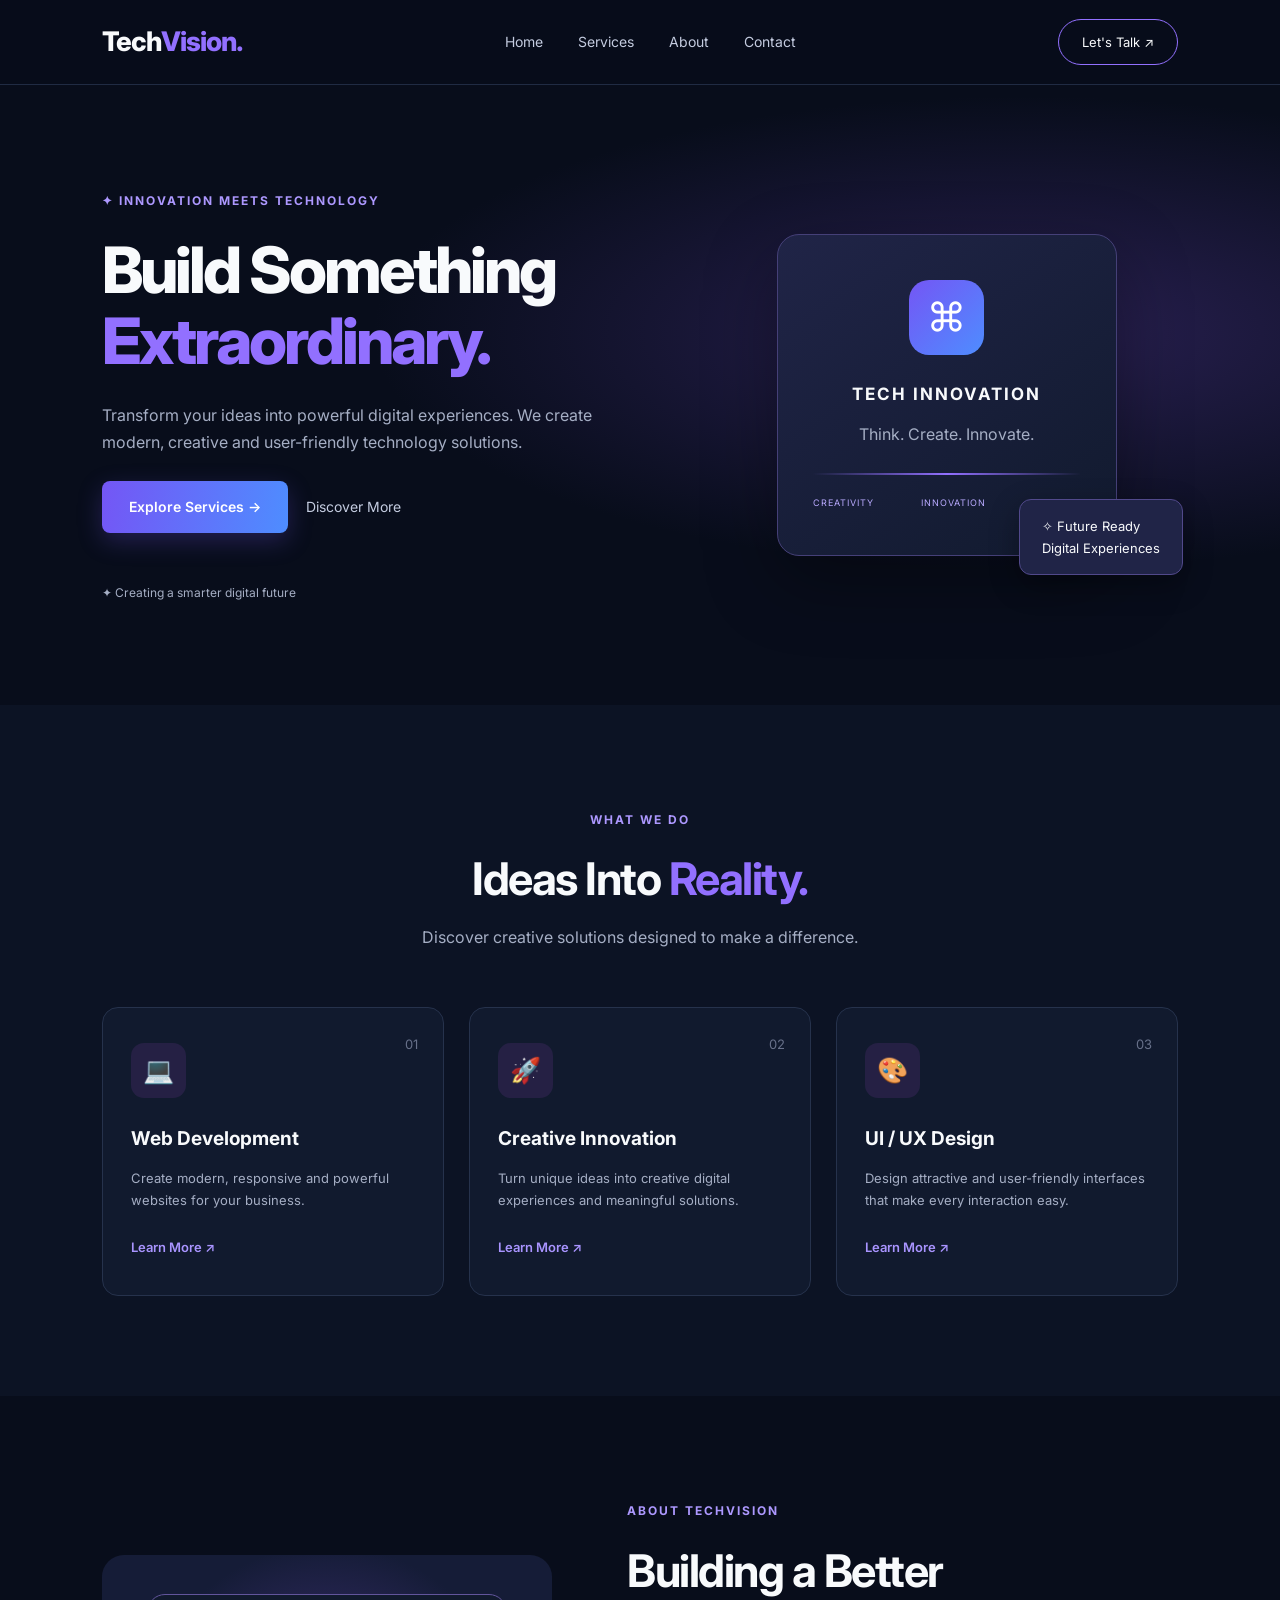
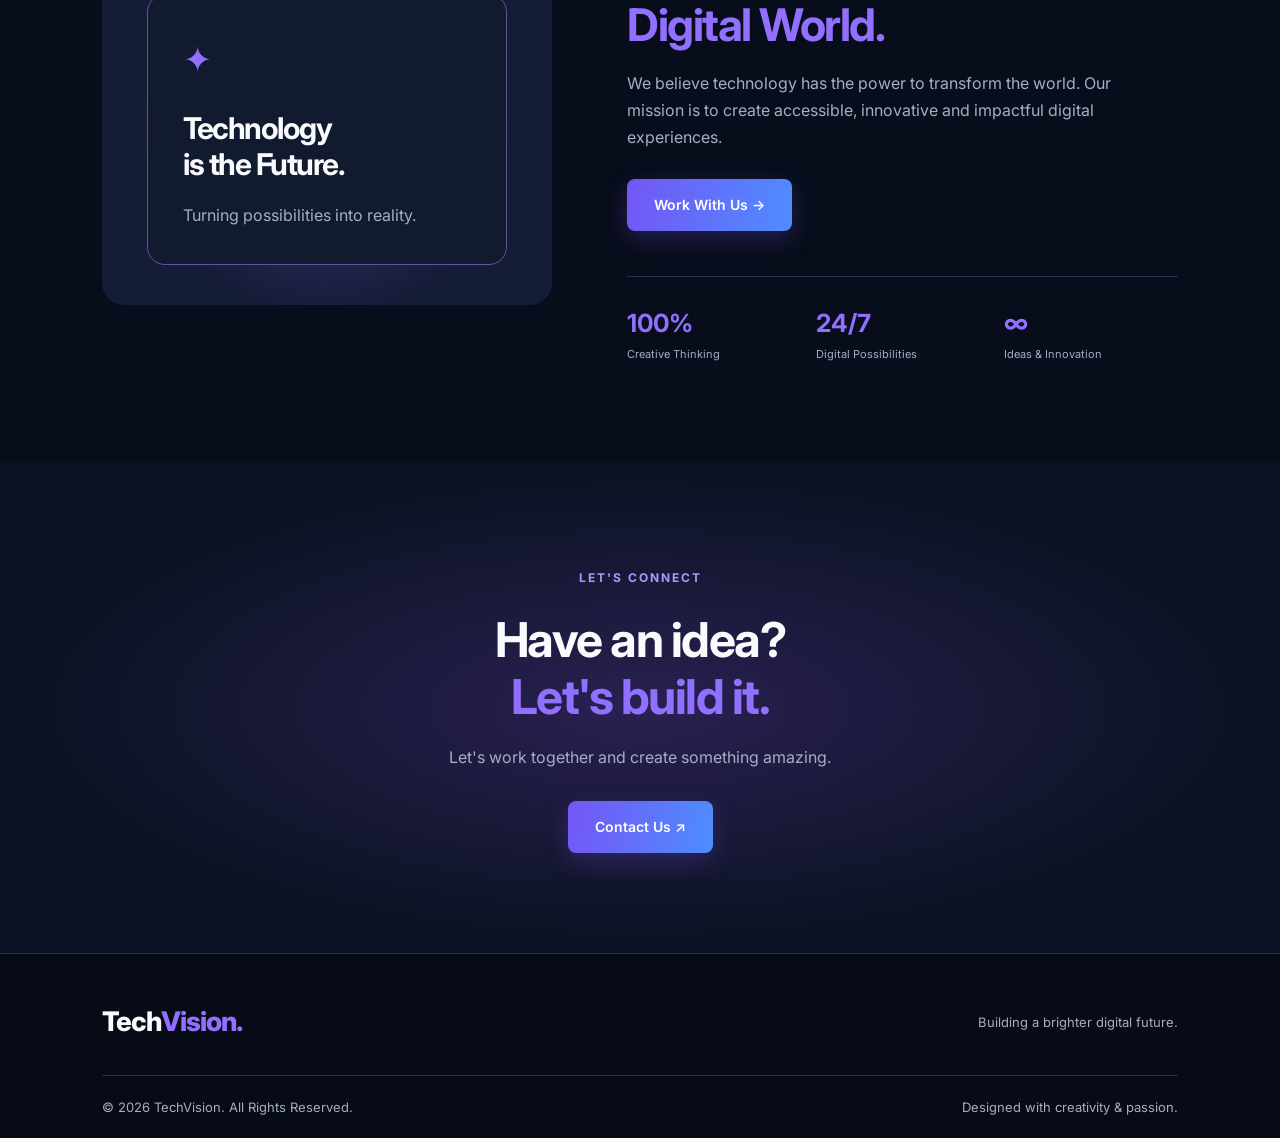
==== index.html @ c3c5704d "Add files via upload" ====
<!DOCTYPE html>
<html lang="en">
<head>
    <meta charset="UTF-8">
    <meta name="viewport" content="width=device-width, initial-scale=1.0">
    <title>TechVision | Digital Innovation</title>
    <link rel="stylesheet" href="style.css">
</head>
<body>

    <!-- Navigation -->
    <header class="navbar">
        <a href="#" class="logo">Tech<span>Vision.</span></a>

        <nav>
            <a href="#home">Home</a>
            <a href="#services">Services</a>
            <a href="#about">About</a>
            <a href="#contact">Contact</a>
        </nav>

        <a href="#contact" class="nav-btn">Let's Talk ↗</a>
    </header>

    <!-- Hero Section -->
    <section class="hero" id="home">
        <div class="hero-content">
            <span class="tag">✦ INNOVATION MEETS TECHNOLOGY</span>

            <h1>Build Something<br>
                <span>Extraordinary.</span>
            </h1>

            <p>
                Transform your ideas into powerful digital experiences.
                We create modern, creative and user-friendly technology solutions.
            </p>

            <div class="hero-buttons">
                <a href="#services" class="primary-btn">Explore Services →</a>
                <a href="#about" class="secondary-btn">Discover More</a>
            </div>

            <div class="hero-note">✦ Creating a smarter digital future</div>
        </div>

        <div class="hero-visual">
            <div class="visual-card">
                <div class="visual-icon">⌘</div>
                <h3>TECH INNOVATION</h3>
                <p>Think. Create. Innovate.</p>
                <div class="visual-line"></div>
                <div class="visual-stats">
                    <span>CREATIVITY</span>
                    <span>INNOVATION</span>
                    <span>GROWTH</span>
                </div>
            </div>
            <div class="floating-card">✧ Future Ready<br>Digital Experiences</div>
        </div>
    </section>

    <!-- Services -->
    <section class="services section" id="services">
        <div class="section-heading">
            <span class="tag">WHAT WE DO</span>
            <h2>Ideas Into <span>Reality.</span></h2>
            <p>Discover creative solutions designed to make a difference.</p>
        </div>

        <div class="service-grid">
            <article class="service-card">
                <span class="number">01</span>
                <div class="service-icon">💻</div>
                <h3>Web Development</h3>
                <p>Create modern, responsive and powerful websites for your business.</p>
                <a href="#contact">Learn More ↗</a>
            </article>

            <article class="service-card">
                <span class="number">02</span>
                <div class="service-icon">🚀</div>
                <h3>Creative Innovation</h3>
                <p>Turn unique ideas into creative digital experiences and meaningful solutions.</p>
                <a href="#contact">Learn More ↗</a>
            </article>

            <article class="service-card">
                <span class="number">03</span>
                <div class="service-icon">🎨</div>
                <h3>UI / UX Design</h3>
                <p>Design attractive and user-friendly interfaces that make every interaction easy.</p>
                <a href="#contact">Learn More ↗</a>
            </article>
        </div>
    </section>

    <!-- About -->
    <section class="about section" id="about">
        <div class="about-visual">
            <div class="about-box">
                <span>✦</span>
                <h2>Technology<br>is the Future.</h2>
                <p>Turning possibilities into reality.</p>
            </div>
        </div>

        <div class="about-content">
            <span class="tag">ABOUT TECHVISION</span>
            <h2>Building a Better<br><span>Digital World.</span></h2>
            <p>
                We believe technology has the power to transform the world.
                Our mission is to create accessible, innovative and impactful
                digital experiences.
            </p>
            <a href="#contact" class="primary-btn">Work With Us →</a>

            <div class="stats">
                <div><strong>100%</strong><small>Creative Thinking</small></div>
                <div><strong>24/7</strong><small>Digital Possibilities</small></div>
                <div><strong>∞</strong><small>Ideas & Innovation</small></div>
            </div>
        </div>
    </section>

    <!-- Contact -->
    <section class="contact section" id="contact">
        <span class="tag">LET'S CONNECT</span>
        <h2>Have an idea?<br><span>Let's build it.</span></h2>
        <p>Let's work together and create something amazing.</p>
        <a href="mailto:hello@techvision.com" class="primary-btn">Contact Us ↗</a>
    </section>

    <!-- Footer -->
    <footer>
        <div class="footer-top">
            <a href="#" class="logo">Tech<span>Vision.</span></a>
            <p>Building a brighter digital future.</p>
        </div>

        <div class="footer-bottom">
            <p>© 2026 TechVision. All Rights Reserved.</p>
            <p>Designed with creativity & passion.</p>
        </div>
    </footer>

</body>
</html>
---- style.css ----
/* ===== GLOBAL STYLES ===== */
@import url('https://fonts.googleapis.com/css2?family=Inter:wght@400;500;600;700;800&display=swap');

* {
    margin: 0;
    padding: 0;
    box-sizing: border-box;
    scroll-behavior: smooth;
}

body {
    font-family: 'Inter', sans-serif;
    background: #080d1b;
    color: #f8fafc;
    line-height: 1.7;
}

a {
    text-decoration: none;
    color: inherit;
}

:root {
    --purple: #9270ff;
    --blue: #5d8cff;
    --muted: #a5aec4;
    --card: #111a2e;
}

/* ===== NAVIGATION ===== */
.navbar {
    height: 85px;
    padding: 0 8%;
    display: flex;
    justify-content: space-between;
    align-items: center;
    background: rgba(8, 13, 27, 0.95);
    border-bottom: 1px solid #202b43;
    position: sticky;
    top: 0;
    z-index: 100;
}

.logo {
    font-size: 27px;
    font-weight: 800;
    letter-spacing: -1px;
}

.logo span,
h1 span,
h2 span {
    color: var(--purple);
}

.navbar nav {
    display: flex;
    gap: 35px;
}

.navbar nav a {
    font-size: 14px;
    color: #c4cce0;
    transition: 0.3s;
}

.navbar nav a:hover {
    color: var(--purple);
}

.nav-btn {
    padding: 11px 23px;
    border: 1px solid var(--purple);
    border-radius: 30px;
    font-size: 13px;
    transition: 0.3s;
}

.nav-btn:hover {
    background: var(--purple);
}

/* ===== HERO SECTION ===== */
.hero {
    min-height: 620px;
    padding: 100px 8%;
    display: grid;
    grid-template-columns: 1.1fr 0.9fr;
    align-items: center;
    gap: 50px;
    background:
        radial-gradient(ellipse at 80% 40%, #292052 0%, transparent 45%),
        #080d1b;
}

.tag {
    display: inline-block;
    color: #ad98ff;
    font-size: 12px;
    font-weight: 700;
    letter-spacing: 2px;
    margin-bottom: 22px;
}

.hero h1 {
    font-size: clamp(42px, 5vw, 68px);
    line-height: 1.12;
    letter-spacing: -3px;
    font-weight: 800;
}

.hero-content > p {
    max-width: 520px;
    color: var(--muted);
    font-size: 16px;
    margin: 25px 0;
}

.hero-buttons {
    display: flex;
    align-items: center;
    gap: 18px;
    flex-wrap: wrap;
}

.primary-btn {
    display: inline-block;
    padding: 14px 27px;
    border-radius: 8px;
    color: white;
    font-weight: 600;
    font-size: 14px;
    background: linear-gradient(100deg, #7456f5, #4e8dff);
    box-shadow: 0 8px 25px rgba(116, 86, 245, 0.25);
    transition: 0.3s;
}

.primary-btn:hover {
    transform: translateY(-4px);
    box-shadow: 0 12px 30px rgba(116, 86, 245, 0.4);
}

.secondary-btn {
    color: #c4cce0;
    font-size: 14px;
}

.secondary-btn:hover {
    color: var(--purple);
}

.hero-note {
    margin-top: 50px;
    font-size: 12px;
    color: var(--muted);
}

/* ===== HERO VISUAL ===== */
.hero-visual {
    position: relative;
    display: flex;
    justify-content: center;
    align-items: center;
    min-height: 370px;
}

.visual-card {
    width: 340px;
    padding: 45px 35px;
    border: 1px solid #454078;
    border-radius: 22px;
    text-align: center;
    background: linear-gradient(145deg, #202447, #111a2e);
    box-shadow: 0 25px 70px rgba(0, 0, 0, 0.35);
}

.visual-icon {
    width: 75px;
    height: 75px;
    display: grid;
    place-items: center;
    margin: auto auto 25px;
    font-size: 40px;
    color: white;
    background: linear-gradient(135deg, #7456f5, #4e8dff);
    border-radius: 20px;
}

.visual-card h3 {
    font-size: 17px;
    letter-spacing: 2px;
}

.visual-card p {
    margin: 12px 0 25px;
    color: var(--muted);
}

.visual-line {
    height: 2px;
    background: linear-gradient(90deg, transparent, var(--purple), transparent);
    margin-bottom: 20px;
}

.visual-stats {
    display: flex;
    justify-content: space-between;
    font-size: 9px;
    color: #b9aaff;
    letter-spacing: 1px;
}

.floating-card {
    position: absolute;
    bottom: 5px;
    right: -5px;
    padding: 15px 22px;
    border: 1px solid #51498b;
    border-radius: 12px;
    background: #202447;
    font-size: 13px;
    box-shadow: 0 10px 30px #0005;
}

/* ===== COMMON SECTIONS ===== */
.section {
    padding: 100px 8%;
}

.section-heading {
    text-align: center;
    margin-bottom: 55px;
}

.section-heading h2,
.about h2,
.contact h2 {
    font-size: clamp(32px, 4vw, 45px);
    line-height: 1.2;
    letter-spacing: -1.5px;
}

.section-heading p,
.about-content > p,
.contact > p {
    color: var(--muted);
    margin-top: 18px;
}

/* ===== SERVICE CARDS ===== */
.services {
    background: #0c1324;
}

.service-grid {
    display: grid;
    grid-template-columns: repeat(3, 1fr);
    gap: 25px;
}

.service-card {
    position: relative;
    padding: 35px 28px;
    min-height: 280px;
    border: 1px solid #26324c;
    border-radius: 16px;
    background: var(--card);
    transition: 0.3s;
}

.service-card:hover {
    transform: translateY(-9px);
    border-color: var(--purple);
    box-shadow: 0 15px 40px #0004;
}

.number {
    position: absolute;
    top: 25px;
    right: 25px;
    color: #68718a;
    font-size: 13px;
}

.service-icon {
    width: 55px;
    height: 55px;
    display: grid;
    place-items: center;
    border-radius: 13px;
    background: #252044;
    font-size: 25px;
    margin-bottom: 25px;
}

.service-card h3 {
    font-size: 19px;
    margin-bottom: 12px;
}

.service-card p {
    color: var(--muted);
    font-size: 13px;
    margin-bottom: 22px;
}

.service-card a {
    color: #a994ff;
    font-size: 13px;
    font-weight: 600;
}

/* ===== ABOUT SECTION ===== */
.about {
    display: grid;
    grid-template-columns: 0.9fr 1.1fr;
    gap: 75px;
    align-items: center;
}

.about-visual {
    min-height: 350px;
    display: grid;
    place-items: center;
    border-radius: 22px;
    background: radial-gradient(circle, #43327b, #151c37 65%);
}

.about-box {
    width: 80%;
    padding: 35px;
    border: 1px solid #62559c;
    border-radius: 18px;
    background: #111a2e;
}

.about-box > span {
    font-size: 35px;
    color: var(--purple);
}

.about-box h2 {
    margin: 20px 0;
    font-size: 30px;
}

.about-box p {
    color: var(--muted);
}

.about-content > p {
    margin-bottom: 28px;
    max-width: 520px;
}

.stats {
    display: grid;
    grid-template-columns: repeat(3, 1fr);
    gap: 15px;
    margin-top: 45px;
    padding-top: 25px;
    border-top: 1px solid #29334b;
}

.stats div {
    display: flex;
    flex-direction: column;
}

.stats strong {
    font-size: 25px;
    color: var(--purple);
}

.stats small {
    color: var(--muted);
    font-size: 11px;
}

/* ===== CONTACT SECTION ===== */
.contact {
    text-align: center;
    background:
        radial-gradient(ellipse at center, #292052, transparent 65%),
        #0c1324;
}

.contact h2 {
    font-size: 48px;
    margin-bottom: 15px;
}

.contact > p {
    margin-bottom: 30px;
}

/* ===== FOOTER ===== */
footer {
    padding: 45px 8% 20px;
    background: #070b15;
    border-top: 1px solid #26324c;
}

.footer-top {
    display: flex;
    justify-content: space-between;
    align-items: center;
    padding-bottom: 30px;
}

.footer-top p,
.footer-bottom {
    color: var(--muted);
    font-size: 13px;
}

.footer-bottom {
    display: flex;
    justify-content: space-between;
    gap: 15px;
    border-top: 1px solid #26324c;
    padding-top: 20px;
}

/* ===== RESPONSIVE DESIGN ===== */
@media (max-width: 900px) {
    .hero {
        grid-template-columns: 1fr;
        text-align: center;
    }

    .hero-content > p {
        margin-left: auto;
        margin-right: auto;
    }

    .hero-buttons {
        justify-content: center;
    }

    .hero-visual {
        margin-top: 20px;
    }

    .service-grid {
        grid-template-columns: repeat(2, 1fr);
    }

    .about {
        grid-template-columns: 1fr;
    }
}

@media (max-width: 600px) {
    .navbar {
        height: auto;
        min-height: 75px;
        padding: 18px 5%;
        flex-wrap: wrap;
        gap: 15px;
    }

    .navbar nav {
        order: 3;
        width: 100%;
        justify-content: center;
        gap: 20px;
    }

    .navbar nav a {
        font-size: 12px;
    }

    .logo {
        font-size: 23px;
    }

    .nav-btn {
        padding: 9px 14px;
        font-size: 11px;
    }

    .hero {
        padding: 75px 6%;
    }

    .hero h1 {
        letter-spacing: -2px;
    }

    .visual-card {
        width: 100%;
        max-width: 340px;
    }

    .floating-card {
        right: 0;
    }

    .section {
        padding: 75px 6%;
    }

    .service-grid {
        grid-template-columns: 1fr;
    }

    .stats {
        grid-template-columns: 1fr;
        gap: 20px;
    }

    .contact h2 {
        font-size: 36px;
    }

    .footer-top,
    .footer-bottom {
        flex-direction: column;
        align-items: flex-start;
        gap: 15px;
    }
}
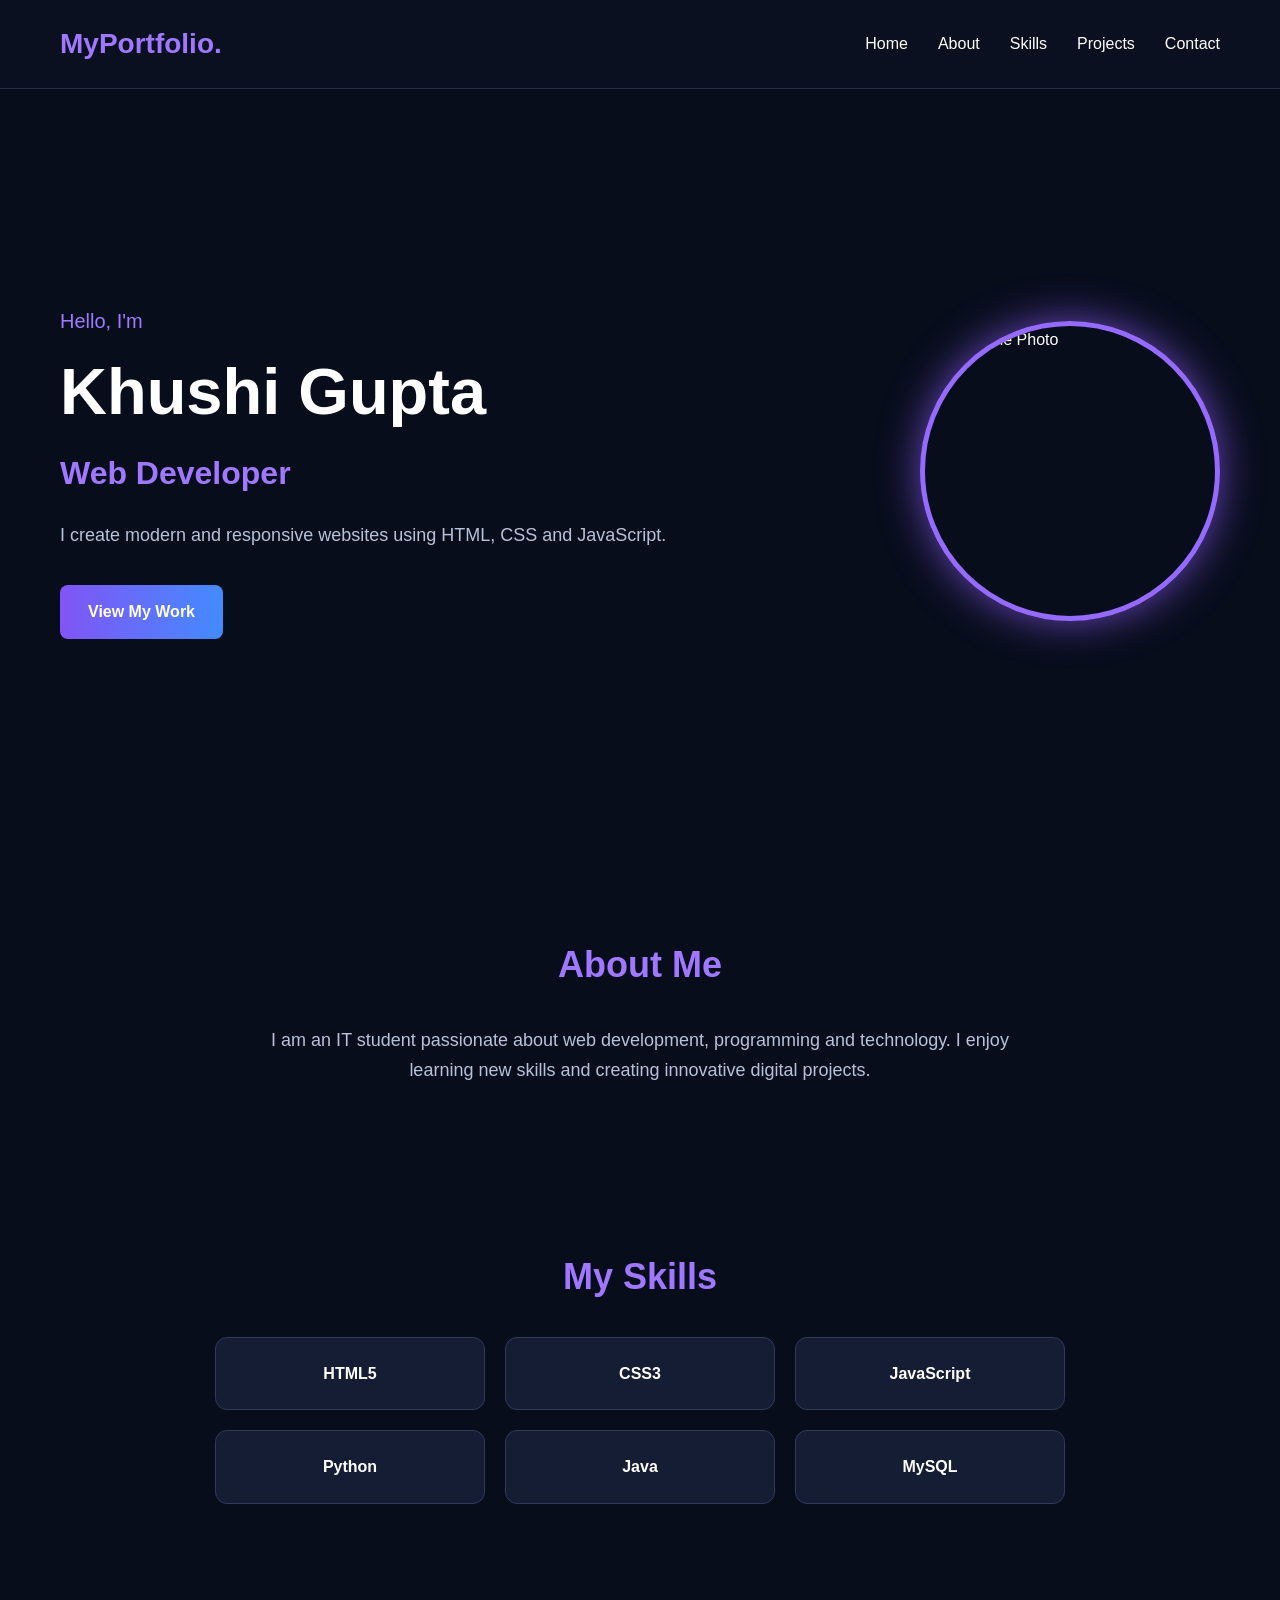
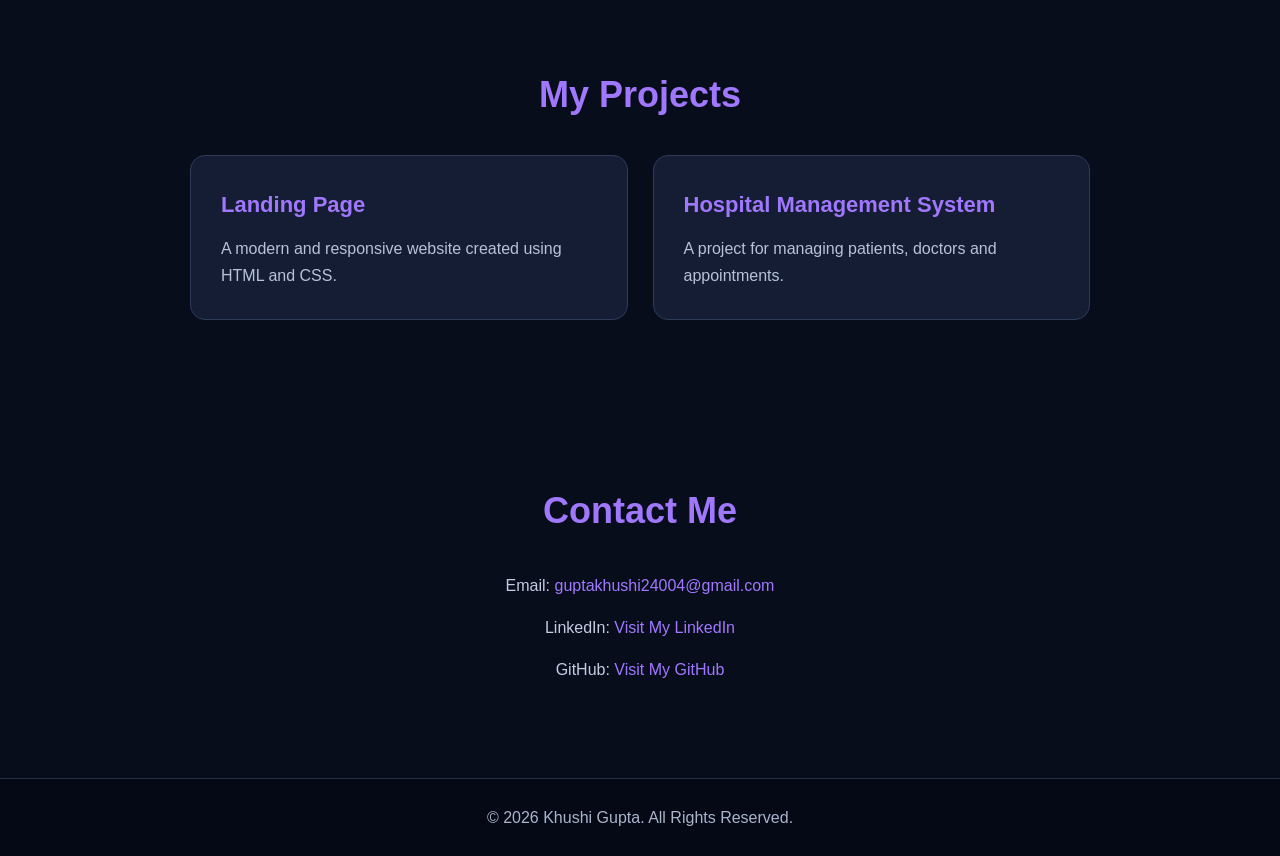
==== commit 528c4e66: "task 2 personal porfolio personal porfolio using html, css, javascript." ====
--- a/index.html
+++ b/index.html
@@ -1,150 +1,140 @@
-
-
-<!DOCTYPE html>
-<html lang="en">
-<head>
-    <meta charset="UTF-8">
-    <meta name="viewport" content="width=device-width, initial-scale=1.0">
-    <title>TechVision | Digital Innovation</title>
-    <link rel="stylesheet" href="style.css">
-</head>
-<body>
-
-    <!-- Navigation -->
-    <header class="navbar">
-        <a href="#" class="logo">Tech<span>Vision.</span></a>
-
-        <nav>
-            <a href="#home">Home</a>
-            <a href="#services">Services</a>
-            <a href="#about">About</a>
-            <a href="#contact">Contact</a>
-        </nav>
-
-        <a href="#contact" class="nav-btn">Let's Talk ↗</a>
-    </header>
-
-    <!-- Hero Section -->
-    <section class="hero" id="home">
-        <div class="hero-content">
-            <span class="tag">✦ INNOVATION MEETS TECHNOLOGY</span>
-
-            <h1>Build Something<br>
-                <span>Extraordinary.</span>
-            </h1>
-
-            <p>
-                Transform your ideas into powerful digital experiences.
-                We create modern, creative and user-friendly technology solutions.
-            </p>
-
-            <div class="hero-buttons">
-                <a href="#services" class="primary-btn">Explore Services →</a>
-                <a href="#about" class="secondary-btn">Discover More</a>
-            </div>
-
-            <div class="hero-note">✦ Creating a smarter digital future</div>
-        </div>
-
-        <div class="hero-visual">
-            <div class="visual-card">
-                <div class="visual-icon">⌘</div>
-                <h3>TECH INNOVATION</h3>
-                <p>Think. Create. Innovate.</p>
-                <div class="visual-line"></div>
-                <div class="visual-stats">
-                    <span>CREATIVITY</span>
-                    <span>INNOVATION</span>
-                    <span>GROWTH</span>
-                </div>
-            </div>
-            <div class="floating-card">✧ Future Ready<br>Digital Experiences</div>
-        </div>
-    </section>
-
-    <!-- Services -->
-    <section class="services section" id="services">
-        <div class="section-heading">
-            <span class="tag">WHAT WE DO</span>
-            <h2>Ideas Into <span>Reality.</span></h2>
-            <p>Discover creative solutions designed to make a difference.</p>
-        </div>
-
-        <div class="service-grid">
-            <article class="service-card">
-                <span class="number">01</span>
-                <div class="service-icon">💻</div>
-                <h3>Web Development</h3>
-                <p>Create modern, responsive and powerful websites for your business.</p>
-                <a href="#contact">Learn More ↗</a>
-            </article>
-
-            <article class="service-card">
-                <span class="number">02</span>
-                <div class="service-icon">🚀</div>
-                <h3>Creative Innovation</h3>
-                <p>Turn unique ideas into creative digital experiences and meaningful solutions.</p>
-                <a href="#contact">Learn More ↗</a>
-            </article>
-
-            <article class="service-card">
-                <span class="number">03</span>
-                <div class="service-icon">🎨</div>
-                <h3>UI / UX Design</h3>
-                <p>Design attractive and user-friendly interfaces that make every interaction easy.</p>
-                <a href="#contact">Learn More ↗</a>
-            </article>
-        </div>
-    </section>
-
-    <!-- About -->
-    <section class="about section" id="about">
-        <div class="about-visual">
-            <div class="about-box">
-                <span>✦</span>
-                <h2>Technology<br>is the Future.</h2>
-                <p>Turning possibilities into reality.</p>
-            </div>
-        </div>
-
-        <div class="about-content">
-            <span class="tag">ABOUT TECHVISION</span>
-            <h2>Building a Better<br><span>Digital World.</span></h2>
-            <p>
-                We believe technology has the power to transform the world.
-                Our mission is to create accessible, innovative and impactful
-                digital experiences.
-            </p>
-            <a href="#contact" class="primary-btn">Work With Us →</a>
-
-            <div class="stats">
-                <div><strong>100%</strong><small>Creative Thinking</small></div>
-                <div><strong>24/7</strong><small>Digital Possibilities</small></div>
-                <div><strong>∞</strong><small>Ideas & Innovation</small></div>
-            </div>
-        </div>
-    </section>
-
-    <!-- Contact -->
-    <section class="contact section" id="contact">
-        <span class="tag">LET'S CONNECT</span>
-        <h2>Have an idea?<br><span>Let's build it.</span></h2>
-        <p>Let's work together and create something amazing.</p>
-        <a href="mailto:hello@techvision.com" class="primary-btn">Contact Us ↗</a>
-    </section>
-
-    <!-- Footer -->
-    <footer>
-        <div class="footer-top">
-            <a href="#" class="logo">Tech<span>Vision.</span></a>
-            <p>Building a brighter digital future.</p>
-        </div>
-
-        <div class="footer-bottom">
-            <p>© 2026 TechVision. All Rights Reserved.</p>
-            <p>Designed with creativity & passion.</p>
-        </div>
-    </footer>
-
-</body>
-</html>
+
+<!DOCTYPE html>
+<html lang="en">
+<head>
+    <meta charset="UTF-8">
+    <meta name="viewport" content="width=device-width, initial-scale=1.0">
+    <title>My Personal Portfolio</title>
+    <link rel="stylesheet" href="style.css">
+</head>
+
+<body>
+
+    <!-- Navigation -->
+    <header>
+        <nav class="navbar">
+            <h2 class="logo">MyPortfolio.</h2>
+
+            <ul>
+                <li><a href="#home">Home</a></li>
+                <li><a href="#about">About</a></li>
+                <li><a href="#skills">Skills</a></li>
+                <li><a href="#projects">Projects</a></li>
+                <li><a href="#contact">Contact</a></li>
+            </ul>
+        </nav>
+    </header>
+
+    <!-- Home Section -->
+    <section id="home" class="hero">
+
+        <div class="hero-content">
+            <p class="intro">Hello, I'm</p>
+
+            <h1>Khushi Gupta</h1>
+
+            <h2>Web Developer</h2>
+
+            <p class="description">
+                I create modern and responsive websites
+                using HTML, CSS and JavaScript.
+            </p>
+
+            <a href="#projects" class="btn">View My Work</a>
+        </div>
+
+        <div class="profile">
+            <img src="images/Khushi.jpg"
+                 alt="My Profile Photo"
+                 class="profile-photo">
+        </div>
+
+    </section>
+
+    <!-- About Section -->
+    <section id="about" class="section">
+        <h2>About Me</h2>
+
+        <p>
+            I am an IT student passionate about web development,
+            programming and technology. I enjoy learning new skills
+            and creating innovative digital projects.
+        </p>
+    </section>
+
+    <!-- Skills Section -->
+    <section id="skills" class="section">
+        <h2>My Skills</h2>
+
+        <div class="skills-list">
+            <div class="skill-card">HTML5</div>
+            <div class="skill-card">CSS3</div>
+            <div class="skill-card">JavaScript</div>
+            <div class="skill-card">Python</div>
+            <div class="skill-card">Java</div>
+            <div class="skill-card">MySQL</div>
+        </div>
+    </section>
+
+    <!-- Projects Section -->
+    <section id="projects" class="section">
+        <h2>My Projects</h2>
+
+        <div class="project-list">
+
+            <div class="project-card">
+                <h3>Landing Page</h3>
+                <p>
+                    A modern and responsive website created
+                    using HTML and CSS.
+                </p>
+            </div>
+
+            <div class="project-card">
+                <h3>Hospital Management System</h3>
+                <p>
+                    A project for managing patients,
+                    doctors and appointments.
+                </p>
+            </div>
+
+        </div>
+    </section>
+
+    <!-- Contact Section -->
+    <section id="contact" class="section">
+        <h2>Contact Me</h2>
+
+        <p>
+            Email:
+            <a href="mailto:guptakhushi24004@gmail.com">
+                guptakhushi24004@gmail.com
+            </a>
+        </p>
+
+        <p>
+            LinkedIn:
+            <a href="https://www.linkedin.com/in/khushi-gupta-a0806b340/"
+               target="_blank"
+               rel="noopener noreferrer">
+                Visit My LinkedIn
+            </a>
+        </p>
+
+        <p>
+            GitHub:
+            <a href="https://github.com/YOUR-USERNAME"
+               target="_blank"
+               rel="noopener noreferrer">
+                Visit My GitHub
+            </a>
+        </p>
+    </section>
+
+    <!-- Footer -->
+    <footer>
+        <p>© 2026 Khushi Gupta. All Rights Reserved.</p>
+    </footer>
+
+</body>
+</html>
--- a/style.css
+++ b/style.css
@@ -1,7 +1,5 @@
 
-/* ===== GLOBAL STYLES ===== */
-@import url('https://fonts.googleapis.com/css2?family=Inter:wght@400;500;600;700;800&display=swap');
-
+/* General Settings */
 * {
     margin: 0;
     padding: 0;
@@ -10,515 +8,308 @@
 }
 
 body {
-    font-family: 'Inter', sans-serif;
-    background: #080d1b;
-    color: #f8fafc;
+    font-family: Arial, Helvetica, sans-serif;
+    background-color: #080d1c;
+    color: #ffffff;
     line-height: 1.7;
 }
 
-a {
-    text-decoration: none;
-    color: inherit;
-}
-
-:root {
-    --purple: #9270ff;
-    --blue: #5d8cff;
-    --muted: #a5aec4;
-    --card: #111a2e;
-}
-
-/* ===== NAVIGATION ===== */
+/* Navigation Bar */
+header {
+    width: 100%;
+    background-color: #0b1020;
+    border-bottom: 1px solid #252d46;
+    position: sticky;
+    top: 0;
+    z-index: 1000;
+}
+
 .navbar {
-    height: 85px;
-    padding: 0 8%;
+    max-width: 1200px;
+    margin: auto;
+    padding: 20px;
     display: flex;
     justify-content: space-between;
     align-items: center;
-    background: rgba(8, 13, 27, 0.95);
-    border-bottom: 1px solid #202b43;
-    position: sticky;
-    top: 0;
-    z-index: 100;
 }
 
 .logo {
-    font-size: 27px;
-    font-weight: 800;
-    letter-spacing: -1px;
-}
-
-.logo span,
-h1 span,
-h2 span {
-    color: var(--purple);
-}
-
-.navbar nav {
+    color: #a078ff;
+    font-size: 28px;
+    font-weight: bold;
+}
+
+.navbar ul {
     display: flex;
-    gap: 35px;
-}
-
-.navbar nav a {
-    font-size: 14px;
-    color: #c4cce0;
-    transition: 0.3s;
-}
-
-.navbar nav a:hover {
-    color: var(--purple);
-}
-
-.nav-btn {
-    padding: 11px 23px;
-    border: 1px solid var(--purple);
-    border-radius: 30px;
-    font-size: 13px;
-    transition: 0.3s;
-}
-
-.nav-btn:hover {
-    background: var(--purple);
-}
-
-/* ===== HERO SECTION ===== */
+    align-items: center;
+    gap: 30px;
+    list-style: none;
+}
+
+.navbar ul li a {
+    color: #ffffff;
+    text-decoration: none;
+    font-size: 16px;
+    transition: color 0.3s;
+}
+
+.navbar ul li a:hover {
+    color: #a078ff;
+}
+
+/* Home / Hero Section */
 .hero {
-    min-height: 620px;
-    padding: 100px 8%;
-    display: grid;
-    grid-template-columns: 1.1fr 0.9fr;
+    max-width: 1200px;
+    min-height: 85vh;
+    margin: auto;
+    padding: 80px 20px;
+    display: flex;
+    justify-content: space-between;
     align-items: center;
     gap: 50px;
-    background:
-        radial-gradient(ellipse at 80% 40%, #292052 0%, transparent 45%),
-        #080d1b;
-}
-
-.tag {
+}
+
+.hero-content {
+    flex: 1;
+    max-width: 650px;
+}
+
+.intro {
+    color: #a078ff;
+    font-size: 20px;
+    margin-bottom: 10px;
+}
+
+.hero h1 {
+    color: #ffffff;
+    font-size: 65px;
+    line-height: 1.2;
+    margin: 15px 0;
+}
+
+.hero h2 {
+    color: #a078ff;
+    font-size: 32px;
+    margin-bottom: 15px;
+}
+
+.description {
+    color: #b7c2d9;
+    font-size: 18px;
+    margin: 20px 0;
+}
+
+/* Button */
+.btn {
     display: inline-block;
-    color: #ad98ff;
-    font-size: 12px;
-    font-weight: 700;
-    letter-spacing: 2px;
-    margin-bottom: 22px;
-}
-
-.hero h1 {
-    font-size: clamp(42px, 5vw, 68px);
-    line-height: 1.12;
-    letter-spacing: -3px;
-    font-weight: 800;
-}
-
-.hero-content > p {
-    max-width: 520px;
-    color: var(--muted);
-    font-size: 16px;
-    margin: 25px 0;
-}
-
-.hero-buttons {
-    display: flex;
-    align-items: center;
-    gap: 18px;
-    flex-wrap: wrap;
-}
-
-.primary-btn {
-    display: inline-block;
-    padding: 14px 27px;
+    background: linear-gradient(90deg, #8155f5, #438bff);
+    color: #ffffff;
+    padding: 13px 28px;
     border-radius: 8px;
-    color: white;
-    font-weight: 600;
-    font-size: 14px;
-    background: linear-gradient(100deg, #7456f5, #4e8dff);
-    box-shadow: 0 8px 25px rgba(116, 86, 245, 0.25);
-    transition: 0.3s;
-}
-
-.primary-btn:hover {
+    text-decoration: none;
+    font-weight: bold;
+    margin-top: 15px;
+    transition: transform 0.3s;
+}
+
+.btn:hover {
     transform: translateY(-4px);
-    box-shadow: 0 12px 30px rgba(116, 86, 245, 0.4);
-}
-
-.secondary-btn {
-    color: #c4cce0;
-    font-size: 14px;
-}
-
-.secondary-btn:hover {
-    color: var(--purple);
-}
-
-.hero-note {
-    margin-top: 50px;
-    font-size: 12px;
-    color: var(--muted);
-}
-
-/* ===== HERO VISUAL ===== */
-.hero-visual {
-    position: relative;
+}
+
+/* Profile Photo */
+.profile {
+    flex: 0 0 300px;
     display: flex;
     justify-content: center;
     align-items: center;
-    min-height: 370px;
-}
-
-.visual-card {
-    width: 340px;
-    padding: 45px 35px;
-    border: 1px solid #454078;
-    border-radius: 22px;
+}
+
+.profile img {
+    display: block;
+    width: 300px;
+    height: 300px;
+    border-radius: 50%;
+    object-fit: cover;
+    object-position: center;
+    border: 5px solid #956aff;
+    box-shadow: 0 0 40px #6845b9;
+}
+
+/* Common Section Styling */
+.section {
+    max-width: 1200px;
+    width: 100%;
+    margin: auto;
+    padding: 80px 40px;
     text-align: center;
-    background: linear-gradient(145deg, #202447, #111a2e);
-    box-shadow: 0 25px 70px rgba(0, 0, 0, 0.35);
-}
-
-.visual-icon {
-    width: 75px;
-    height: 75px;
-    display: grid;
-    place-items: center;
-    margin: auto auto 25px;
-    font-size: 40px;
-    color: white;
-    background: linear-gradient(135deg, #7456f5, #4e8dff);
-    border-radius: 20px;
-}
-
-.visual-card h3 {
-    font-size: 17px;
-    letter-spacing: 2px;
-}
-
-.visual-card p {
-    margin: 12px 0 25px;
-    color: var(--muted);
-}
-
-.visual-line {
-    height: 2px;
-    background: linear-gradient(90deg, transparent, var(--purple), transparent);
-    margin-bottom: 20px;
-}
-
-.visual-stats {
-    display: flex;
-    justify-content: space-between;
-    font-size: 9px;
-    color: #b9aaff;
-    letter-spacing: 1px;
-}
-
-.floating-card {
-    position: absolute;
-    bottom: 5px;
-    right: -5px;
-    padding: 15px 22px;
-    border: 1px solid #51498b;
-    border-radius: 12px;
-    background: #202447;
-    font-size: 13px;
-    box-shadow: 0 10px 30px #0005;
-}
-
-/* ===== COMMON SECTIONS ===== */
-.section {
-    padding: 100px 8%;
-}
-
-.section-heading {
+}
+
+.section h2 {
+    color: #a078ff;
+    font-size: 36px;
+    margin-bottom: 30px;
+}
+
+/* About Section */
+#about p {
+    max-width: 800px;
+    margin: auto;
+    color: #b7c2d9;
+    font-size: 18px;
     text-align: center;
-    margin-bottom: 55px;
-}
-
-.section-heading h2,
-.about h2,
-.contact h2 {
-    font-size: clamp(32px, 4vw, 45px);
-    line-height: 1.2;
-    letter-spacing: -1.5px;
-}
-
-.section-heading p,
-.about-content > p,
-.contact > p {
-    color: var(--muted);
-    margin-top: 18px;
-}
-
-/* ===== SERVICE CARDS ===== */
-.services {
-    background: #0c1324;
-}
-
-.service-grid {
+}
+
+/* Skills Section */
+.skills-list {
     display: grid;
     grid-template-columns: repeat(3, 1fr);
+    gap: 20px;
+    max-width: 850px;
+    margin: 30px auto 0;
+}
+
+.skill-card {
+    background-color: #141d33;
+    border: 1px solid #303b59;
+    border-radius: 12px;
+    padding: 22px;
+    font-weight: bold;
+    transition: 0.3s;
+}
+
+.skill-card:hover {
+    transform: translateY(-5px);
+    border-color: #a078ff;
+    box-shadow: 0 5px 20px rgba(128, 85, 245, 0.2);
+}
+
+/* Projects Section */
+.project-list {
+    display: grid;
+    grid-template-columns: repeat(2, 1fr);
     gap: 25px;
-}
-
-.service-card {
-    position: relative;
-    padding: 35px 28px;
-    min-height: 280px;
-    border: 1px solid #26324c;
-    border-radius: 16px;
-    background: var(--card);
+    max-width: 900px;
+    margin: 30px auto 0;
+}
+
+.project-card {
+    background-color: #141d33;
+    border: 1px solid #303b59;
+    border-radius: 15px;
+    padding: 30px;
+    text-align: left;
     transition: 0.3s;
 }
 
-.service-card:hover {
-    transform: translateY(-9px);
-    border-color: var(--purple);
-    box-shadow: 0 15px 40px #0004;
-}
-
-.number {
-    position: absolute;
-    top: 25px;
-    right: 25px;
-    color: #68718a;
-    font-size: 13px;
-}
-
-.service-icon {
-    width: 55px;
-    height: 55px;
-    display: grid;
-    place-items: center;
-    border-radius: 13px;
-    background: #252044;
-    font-size: 25px;
-    margin-bottom: 25px;
-}
-
-.service-card h3 {
-    font-size: 19px;
+.project-card:hover {
+    transform: translateY(-6px);
+    border-color: #a078ff;
+}
+
+.project-card h3 {
+    color: #a078ff;
+    font-size: 22px;
     margin-bottom: 12px;
 }
 
-.service-card p {
-    color: var(--muted);
-    font-size: 13px;
-    margin-bottom: 22px;
-}
-
-.service-card a {
-    color: #a994ff;
-    font-size: 13px;
-    font-weight: 600;
-}
-
-/* ===== ABOUT SECTION ===== */
-.about {
-    display: grid;
-    grid-template-columns: 0.9fr 1.1fr;
-    gap: 75px;
-    align-items: center;
-}
-
-.about-visual {
-    min-height: 350px;
-    display: grid;
-    place-items: center;
-    border-radius: 22px;
-    background: radial-gradient(circle, #43327b, #151c37 65%);
-}
-
-.about-box {
-    width: 80%;
-    padding: 35px;
-    border: 1px solid #62559c;
-    border-radius: 18px;
-    background: #111a2e;
-}
-
-.about-box > span {
-    font-size: 35px;
-    color: var(--purple);
-}
-
-.about-box h2 {
-    margin: 20px 0;
-    font-size: 30px;
-}
-
-.about-box p {
-    color: var(--muted);
-}
-
-.about-content > p {
-    margin-bottom: 28px;
-    max-width: 520px;
-}
-
-.stats {
-    display: grid;
-    grid-template-columns: repeat(3, 1fr);
-    gap: 15px;
-    margin-top: 45px;
-    padding-top: 25px;
-    border-top: 1px solid #29334b;
-}
-
-.stats div {
-    display: flex;
-    flex-direction: column;
-}
-
-.stats strong {
-    font-size: 25px;
-    color: var(--purple);
-}
-
-.stats small {
-    color: var(--muted);
-    font-size: 11px;
-}
-
-/* ===== CONTACT SECTION ===== */
-.contact {
+.project-card p {
+    color: #b7c2d9;
+}
+
+/* Contact Section */
+#contact p {
+    color: #c5cce0;
+    margin: 15px 0;
+}
+
+#contact a {
+    color: #a078ff;
+    text-decoration: none;
+}
+
+#contact a:hover {
+    text-decoration: underline;
+}
+
+/* Footer */
+footer {
+    background-color: #050916;
+    border-top: 1px solid #252d46;
     text-align: center;
-    background:
-        radial-gradient(ellipse at center, #292052, transparent 65%),
-        #0c1324;
-}
-
-.contact h2 {
-    font-size: 48px;
-    margin-bottom: 15px;
-}
-
-.contact > p {
-    margin-bottom: 30px;
-}
-
-/* ===== FOOTER ===== */
-footer {
-    padding: 45px 8% 20px;
-    background: #070b15;
-    border-top: 1px solid #26324c;
-}
-
-.footer-top {
-    display: flex;
-    justify-content: space-between;
-    align-items: center;
-    padding-bottom: 30px;
-}
-
-.footer-top p,
-.footer-bottom {
-    color: var(--muted);
-    font-size: 13px;
-}
-
-.footer-bottom {
-    display: flex;
-    justify-content: space-between;
-    gap: 15px;
-    border-top: 1px solid #26324c;
-    padding-top: 20px;
-}
-
-/* ===== RESPONSIVE DESIGN ===== */
-@media (max-width: 900px) {
+    padding: 25px;
+    color: #aab4ca;
+}
+
+/* Responsive Design for Mobile */
+@media (max-width: 768px) {
+
+    .navbar {
+        flex-direction: column;
+        gap: 15px;
+    }
+
+    .navbar ul {
+        gap: 15px;
+        flex-wrap: wrap;
+        justify-content: center;
+    }
+
     .hero {
+        flex-direction: column-reverse;
+        text-align: center;
+        padding: 50px 20px;
+    }
+
+    .hero h1 {
+        font-size: 42px;
+    }
+
+    .hero h2 {
+        font-size: 26px;
+    }
+
+    .profile {
+        flex-basis: auto;
+    }
+
+    .profile img {
+        width: 200px;
+        height: 200px;
+    }
+
+    .section {
+        padding: 55px 20px;
+    }
+
+    .section h2 {
+        font-size: 30px;
+    }
+
+    .skills-list {
+        grid-template-columns: repeat(2, 1fr);
+    }
+
+    .project-list {
         grid-template-columns: 1fr;
-        text-align: center;
-    }
-
-    .hero-content > p {
-        margin-left: auto;
-        margin-right: auto;
-    }
-
-    .hero-buttons {
-        justify-content: center;
-    }
-
-    .hero-visual {
-        margin-top: 20px;
-    }
-
-    .service-grid {
-        grid-template-columns: repeat(2, 1fr);
-    }
-
-    .about {
+    }
+}
+
+/* Extra Small Screens */
+@media (max-width: 400px) {
+
+    .navbar ul {
+        gap: 10px;
+    }
+
+    .navbar ul li a {
+        font-size: 14px;
+    }
+
+    .hero h1 {
+        font-size: 34px;
+    }
+
+    .skills-list {
         grid-template-columns: 1fr;
     }
 }
-
-@media (max-width: 600px) {
-    .navbar {
-        height: auto;
-        min-height: 75px;
-        padding: 18px 5%;
-        flex-wrap: wrap;
-        gap: 15px;
-    }
-
-    .navbar nav {
-        order: 3;
-        width: 100%;
-        justify-content: center;
-        gap: 20px;
-    }
-
-    .navbar nav a {
-        font-size: 12px;
-    }
-
-    .logo {
-        font-size: 23px;
-    }
-
-    .nav-btn {
-        padding: 9px 14px;
-        font-size: 11px;
-    }
-
-    .hero {
-        padding: 75px 6%;
-    }
-
-    .hero h1 {
-        letter-spacing: -2px;
-    }
-
-    .visual-card {
-        width: 100%;
-        max-width: 340px;
-    }
-
-    .floating-card {
-        right: 0;
-    }
-
-    .section {
-        padding: 75px 6%;
-    }
-
-    .service-grid {
-        grid-template-columns: 1fr;
-    }
-
-    .stats {
-        grid-template-columns: 1fr;
-        gap: 20px;
-    }
-
-    .contact h2 {
-        font-size: 36px;
-    }
-
-    .footer-top,
-    .footer-bottom {
-        flex-direction: column;
-        align-items: flex-start;
-        gap: 15px;
-    }
-}
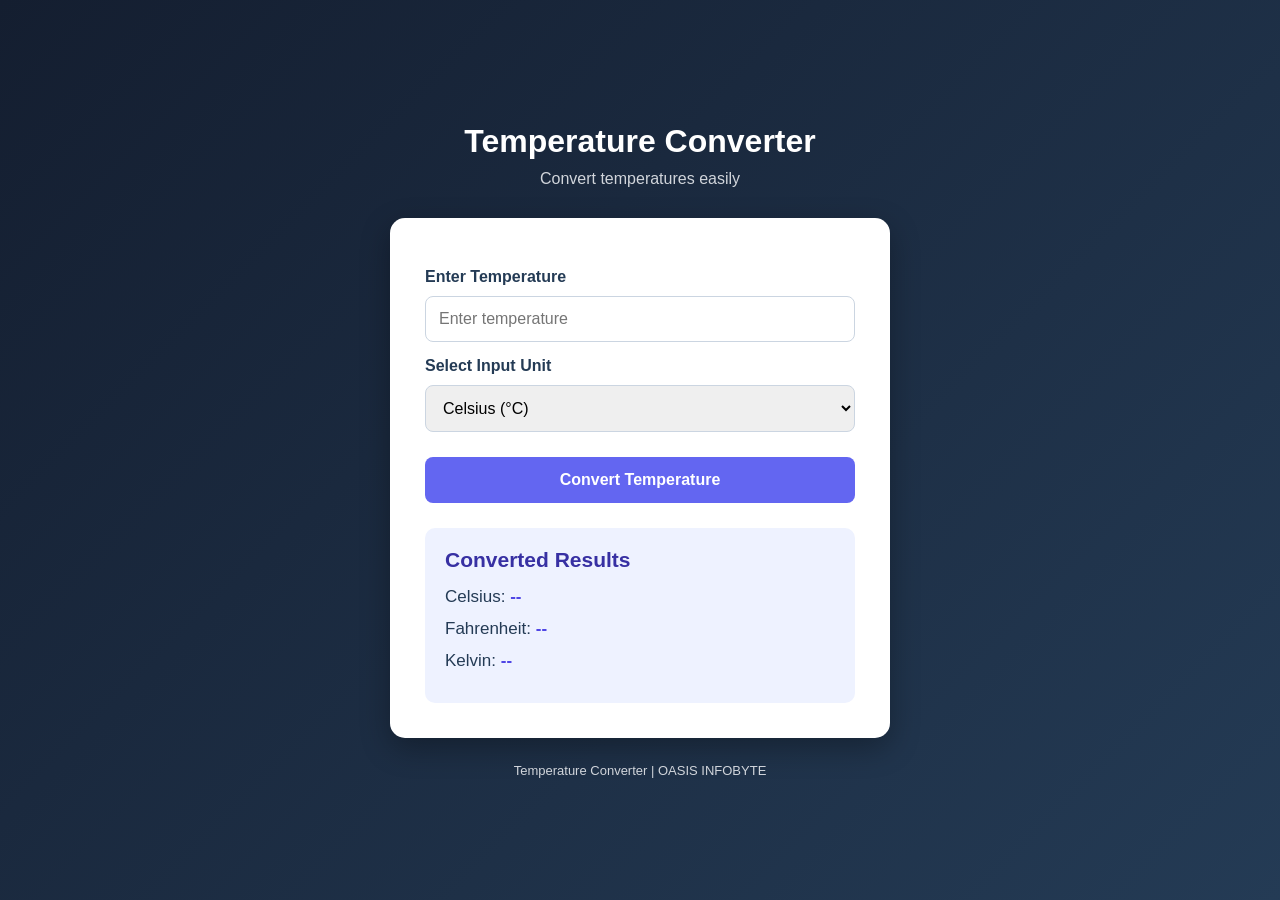
==== commit bc93576f: "task 3-temperature-converter task 3-temperature-converter using html ,css,javascript." ====
--- a/index.html
+++ b/index.html
@@ -4,137 +4,50 @@
 <head>
     <meta charset="UTF-8">
     <meta name="viewport" content="width=device-width, initial-scale=1.0">
-    <title>My Personal Portfolio</title>
+    <title>Temperature Converter</title>
     <link rel="stylesheet" href="style.css">
 </head>
-
 <body>
 
-    <!-- Navigation -->
-    <header>
-        <nav class="navbar">
-            <h2 class="logo">MyPortfolio.</h2>
+    <div class="container">
+        <h1>Temperature Converter</h1>
+        <p class="subtitle">Convert temperatures easily</p>
 
-            <ul>
-                <li><a href="#home">Home</a></li>
-                <li><a href="#about">About</a></li>
-                <li><a href="#skills">Skills</a></li>
-                <li><a href="#projects">Projects</a></li>
-                <li><a href="#contact">Contact</a></li>
-            </ul>
-        </nav>
-    </header>
+        <div class="converter-box">
 
-    <!-- Home Section -->
-    <section id="home" class="hero">
+            <label for="temperature">Enter Temperature</label>
+            <input
+                type="text"
+                id="temperature"
+                placeholder="Enter temperature"
+                inputmode="decimal"
+            >
 
-        <div class="hero-content">
-            <p class="intro">Hello, I'm</p>
+            <label for="unit">Select Input Unit</label>
+            <select id="unit">
+                <option value="Celsius">Celsius (°C)</option>
+                <option value="Fahrenheit">Fahrenheit (°F)</option>
+                <option value="Kelvin">Kelvin (K)</option>
+            </select>
 
-            <h1>Khushi Gupta</h1>
+            <button id="convertBtn">Convert Temperature</button>
 
-            <h2>Web Developer</h2>
+            <p id="error" class="error"></p>
 
-            <p class="description">
-                I create modern and responsive websites
-                using HTML, CSS and JavaScript.
-            </p>
-
-            <a href="#projects" class="btn">View My Work</a>
-        </div>
-
-        <div class="profile">
-            <img src="images/Khushi.jpg"
-                 alt="My Profile Photo"
-                 class="profile-photo">
-        </div>
-
-    </section>
-
-    <!-- About Section -->
-    <section id="about" class="section">
-        <h2>About Me</h2>
-
-        <p>
-            I am an IT student passionate about web development,
-            programming and technology. I enjoy learning new skills
-            and creating innovative digital projects.
-        </p>
-    </section>
-
-    <!-- Skills Section -->
-    <section id="skills" class="section">
-        <h2>My Skills</h2>
-
-        <div class="skills-list">
-            <div class="skill-card">HTML5</div>
-            <div class="skill-card">CSS3</div>
-            <div class="skill-card">JavaScript</div>
-            <div class="skill-card">Python</div>
-            <div class="skill-card">Java</div>
-            <div class="skill-card">MySQL</div>
-        </div>
-    </section>
-
-    <!-- Projects Section -->
-    <section id="projects" class="section">
-        <h2>My Projects</h2>
-
-        <div class="project-list">
-
-            <div class="project-card">
-                <h3>Landing Page</h3>
-                <p>
-                    A modern and responsive website created
-                    using HTML and CSS.
-                </p>
-            </div>
-
-            <div class="project-card">
-                <h3>Hospital Management System</h3>
-                <p>
-                    A project for managing patients,
-                    doctors and appointments.
-                </p>
+            <div id="result" class="result" aria-live="polite">
+                <h2>Converted Results</h2>
+                <p>Celsius: <span id="celsius">--</span></p>
+                <p>Fahrenheit: <span id="fahrenheit">--</span></p>
+                <p>Kelvin: <span id="kelvin">--</span></p>
             </div>
 
         </div>
-    </section>
 
-    <!-- Contact Section -->
-    <section id="contact" class="section">
-        <h2>Contact Me</h2>
+        <footer>
+            <p>Temperature Converter | OASIS INFOBYTE</p>
+        </footer>
+    </div>
 
-        <p>
-            Email:
-            <a href="mailto:guptakhushi24004@gmail.com">
-                guptakhushi24004@gmail.com
-            </a>
-        </p>
-
-        <p>
-            LinkedIn:
-            <a href="https://www.linkedin.com/in/khushi-gupta-a0806b340/"
-               target="_blank"
-               rel="noopener noreferrer">
-                Visit My LinkedIn
-            </a>
-        </p>
-
-        <p>
-            GitHub:
-            <a href="https://github.com/YOUR-USERNAME"
-               target="_blank"
-               rel="noopener noreferrer">
-                Visit My GitHub
-            </a>
-        </p>
-    </section>
-
-    <!-- Footer -->
-    <footer>
-        <p>© 2026 Khushi Gupta. All Rights Reserved.</p>
-    </footer>
-
+    <script src="script.js"></script>
 </body>
 </html>
--- a/style.css
+++ b/style.css
@@ -1,315 +1,131 @@
 
-/* General Settings */
 * {
     margin: 0;
     padding: 0;
     box-sizing: border-box;
-    scroll-behavior: smooth;
 }
 
 body {
-    font-family: Arial, Helvetica, sans-serif;
-    background-color: #080d1c;
-    color: #ffffff;
-    line-height: 1.7;
+    font-family: Arial, sans-serif;
+    background: linear-gradient(135deg, #141e30, #243b55);
+    min-height: 100vh;
+    display: flex;
+    justify-content: center;
+    align-items: center;
+    padding: 20px;
 }
 
-/* Navigation Bar */
-header {
+.container {
     width: 100%;
-    background-color: #0b1020;
-    border-bottom: 1px solid #252d46;
-    position: sticky;
-    top: 0;
-    z-index: 1000;
+    max-width: 500px;
+    text-align: center;
 }
 
-.navbar {
-    max-width: 1200px;
-    margin: auto;
-    padding: 20px;
-    display: flex;
-    justify-content: space-between;
-    align-items: center;
+h1 {
+    color: white;
+    font-size: 32px;
+    margin-bottom: 10px;
 }
 
-.logo {
-    color: #a078ff;
-    font-size: 28px;
+.subtitle {
+    color: #d1d5db;
+    margin-bottom: 30px;
+}
+
+.converter-box {
+    background: white;
+    padding: 35px;
+    border-radius: 15px;
+    box-shadow: 0 10px 30px rgba(0, 0, 0, 0.3);
+    text-align: left;
+}
+
+label {
+    display: block;
+    font-weight: bold;
+    color: #243b55;
+    margin-bottom: 10px;
+    margin-top: 15px;
+}
+
+input,
+select {
+    width: 100%;
+    padding: 13px;
+    border: 1px solid #cbd5e1;
+    border-radius: 8px;
+    font-size: 16px;
+    outline: none;
+}
+
+input:focus,
+select:focus {
+    border-color: #6366f1;
+    box-shadow: 0 0 5px rgba(99, 102, 241, 0.3);
+}
+
+button {
+    width: 100%;
+    padding: 14px;
+    margin-top: 25px;
+    background: #6366f1;
+    color: white;
+    border: none;
+    border-radius: 8px;
+    font-size: 16px;
+    font-weight: bold;
+    cursor: pointer;
+    transition: 0.3s;
+}
+
+button:hover {
+    background: #4338ca;
+    transform: translateY(-2px);
+}
+
+.result {
+    margin-top: 25px;
+    padding: 20px;
+    background: #eef2ff;
+    border-radius: 10px;
+}
+
+.result h2 {
+    color: #3730a3;
+    font-size: 21px;
+    margin-bottom: 15px;
+}
+
+.result p {
+    color: #243b55;
+    font-size: 17px;
+    margin: 12px 0;
+}
+
+.result span {
+    font-weight: bold;
+    color: #4f46e5;
+}
+
+.error {
+    color: #dc2626;
+    font-size: 14px;
+    margin-top: 12px;
     font-weight: bold;
 }
 
-.navbar ul {
-    display: flex;
-    align-items: center;
-    gap: 30px;
-    list-style: none;
+footer {
+    color: #d1d5db;
+    margin-top: 25px;
+    font-size: 13px;
 }
 
-.navbar ul li a {
-    color: #ffffff;
-    text-decoration: none;
-    font-size: 16px;
-    transition: color 0.3s;
-}
-
-.navbar ul li a:hover {
-    color: #a078ff;
-}
-
-/* Home / Hero Section */
-.hero {
-    max-width: 1200px;
-    min-height: 85vh;
-    margin: auto;
-    padding: 80px 20px;
-    display: flex;
-    justify-content: space-between;
-    align-items: center;
-    gap: 50px;
-}
-
-.hero-content {
-    flex: 1;
-    max-width: 650px;
-}
-
-.intro {
-    color: #a078ff;
-    font-size: 20px;
-    margin-bottom: 10px;
-}
-
-.hero h1 {
-    color: #ffffff;
-    font-size: 65px;
-    line-height: 1.2;
-    margin: 15px 0;
-}
-
-.hero h2 {
-    color: #a078ff;
-    font-size: 32px;
-    margin-bottom: 15px;
-}
-
-.description {
-    color: #b7c2d9;
-    font-size: 18px;
-    margin: 20px 0;
-}
-
-/* Button */
-.btn {
-    display: inline-block;
-    background: linear-gradient(90deg, #8155f5, #438bff);
-    color: #ffffff;
-    padding: 13px 28px;
-    border-radius: 8px;
-    text-decoration: none;
-    font-weight: bold;
-    margin-top: 15px;
-    transition: transform 0.3s;
-}
-
-.btn:hover {
-    transform: translateY(-4px);
-}
-
-/* Profile Photo */
-.profile {
-    flex: 0 0 300px;
-    display: flex;
-    justify-content: center;
-    align-items: center;
-}
-
-.profile img {
-    display: block;
-    width: 300px;
-    height: 300px;
-    border-radius: 50%;
-    object-fit: cover;
-    object-position: center;
-    border: 5px solid #956aff;
-    box-shadow: 0 0 40px #6845b9;
-}
-
-/* Common Section Styling */
-.section {
-    max-width: 1200px;
-    width: 100%;
-    margin: auto;
-    padding: 80px 40px;
-    text-align: center;
-}
-
-.section h2 {
-    color: #a078ff;
-    font-size: 36px;
-    margin-bottom: 30px;
-}
-
-/* About Section */
-#about p {
-    max-width: 800px;
-    margin: auto;
-    color: #b7c2d9;
-    font-size: 18px;
-    text-align: center;
-}
-
-/* Skills Section */
-.skills-list {
-    display: grid;
-    grid-template-columns: repeat(3, 1fr);
-    gap: 20px;
-    max-width: 850px;
-    margin: 30px auto 0;
-}
-
-.skill-card {
-    background-color: #141d33;
-    border: 1px solid #303b59;
-    border-radius: 12px;
-    padding: 22px;
-    font-weight: bold;
-    transition: 0.3s;
-}
-
-.skill-card:hover {
-    transform: translateY(-5px);
-    border-color: #a078ff;
-    box-shadow: 0 5px 20px rgba(128, 85, 245, 0.2);
-}
-
-/* Projects Section */
-.project-list {
-    display: grid;
-    grid-template-columns: repeat(2, 1fr);
-    gap: 25px;
-    max-width: 900px;
-    margin: 30px auto 0;
-}
-
-.project-card {
-    background-color: #141d33;
-    border: 1px solid #303b59;
-    border-radius: 15px;
-    padding: 30px;
-    text-align: left;
-    transition: 0.3s;
-}
-
-.project-card:hover {
-    transform: translateY(-6px);
-    border-color: #a078ff;
-}
-
-.project-card h3 {
-    color: #a078ff;
-    font-size: 22px;
-    margin-bottom: 12px;
-}
-
-.project-card p {
-    color: #b7c2d9;
-}
-
-/* Contact Section */
-#contact p {
-    color: #c5cce0;
-    margin: 15px 0;
-}
-
-#contact a {
-    color: #a078ff;
-    text-decoration: none;
-}
-
-#contact a:hover {
-    text-decoration: underline;
-}
-
-/* Footer */
-footer {
-    background-color: #050916;
-    border-top: 1px solid #252d46;
-    text-align: center;
-    padding: 25px;
-    color: #aab4ca;
-}
-
-/* Responsive Design for Mobile */
-@media (max-width: 768px) {
-
-    .navbar {
-        flex-direction: column;
-        gap: 15px;
+@media (max-width: 480px) {
+    h1 {
+        font-size: 25px;
     }
 
-    .navbar ul {
-        gap: 15px;
-        flex-wrap: wrap;
-        justify-content: center;
-    }
-
-    .hero {
-        flex-direction: column-reverse;
-        text-align: center;
-        padding: 50px 20px;
-    }
-
-    .hero h1 {
-        font-size: 42px;
-    }
-
-    .hero h2 {
-        font-size: 26px;
-    }
-
-    .profile {
-        flex-basis: auto;
-    }
-
-    .profile img {
-        width: 200px;
-        height: 200px;
-    }
-
-    .section {
-        padding: 55px 20px;
-    }
-
-    .section h2 {
-        font-size: 30px;
-    }
-
-    .skills-list {
-        grid-template-columns: repeat(2, 1fr);
-    }
-
-    .project-list {
-        grid-template-columns: 1fr;
+    .converter-box {
+        padding: 22px;
     }
 }
-
-/* Extra Small Screens */
-@media (max-width: 400px) {
-
-    .navbar ul {
-        gap: 10px;
-    }
-
-    .navbar ul li a {
-        font-size: 14px;
-    }
-
-    .hero h1 {
-        font-size: 34px;
-    }
-
-    .skills-list {
-        grid-template-columns: 1fr;
-    }
-}
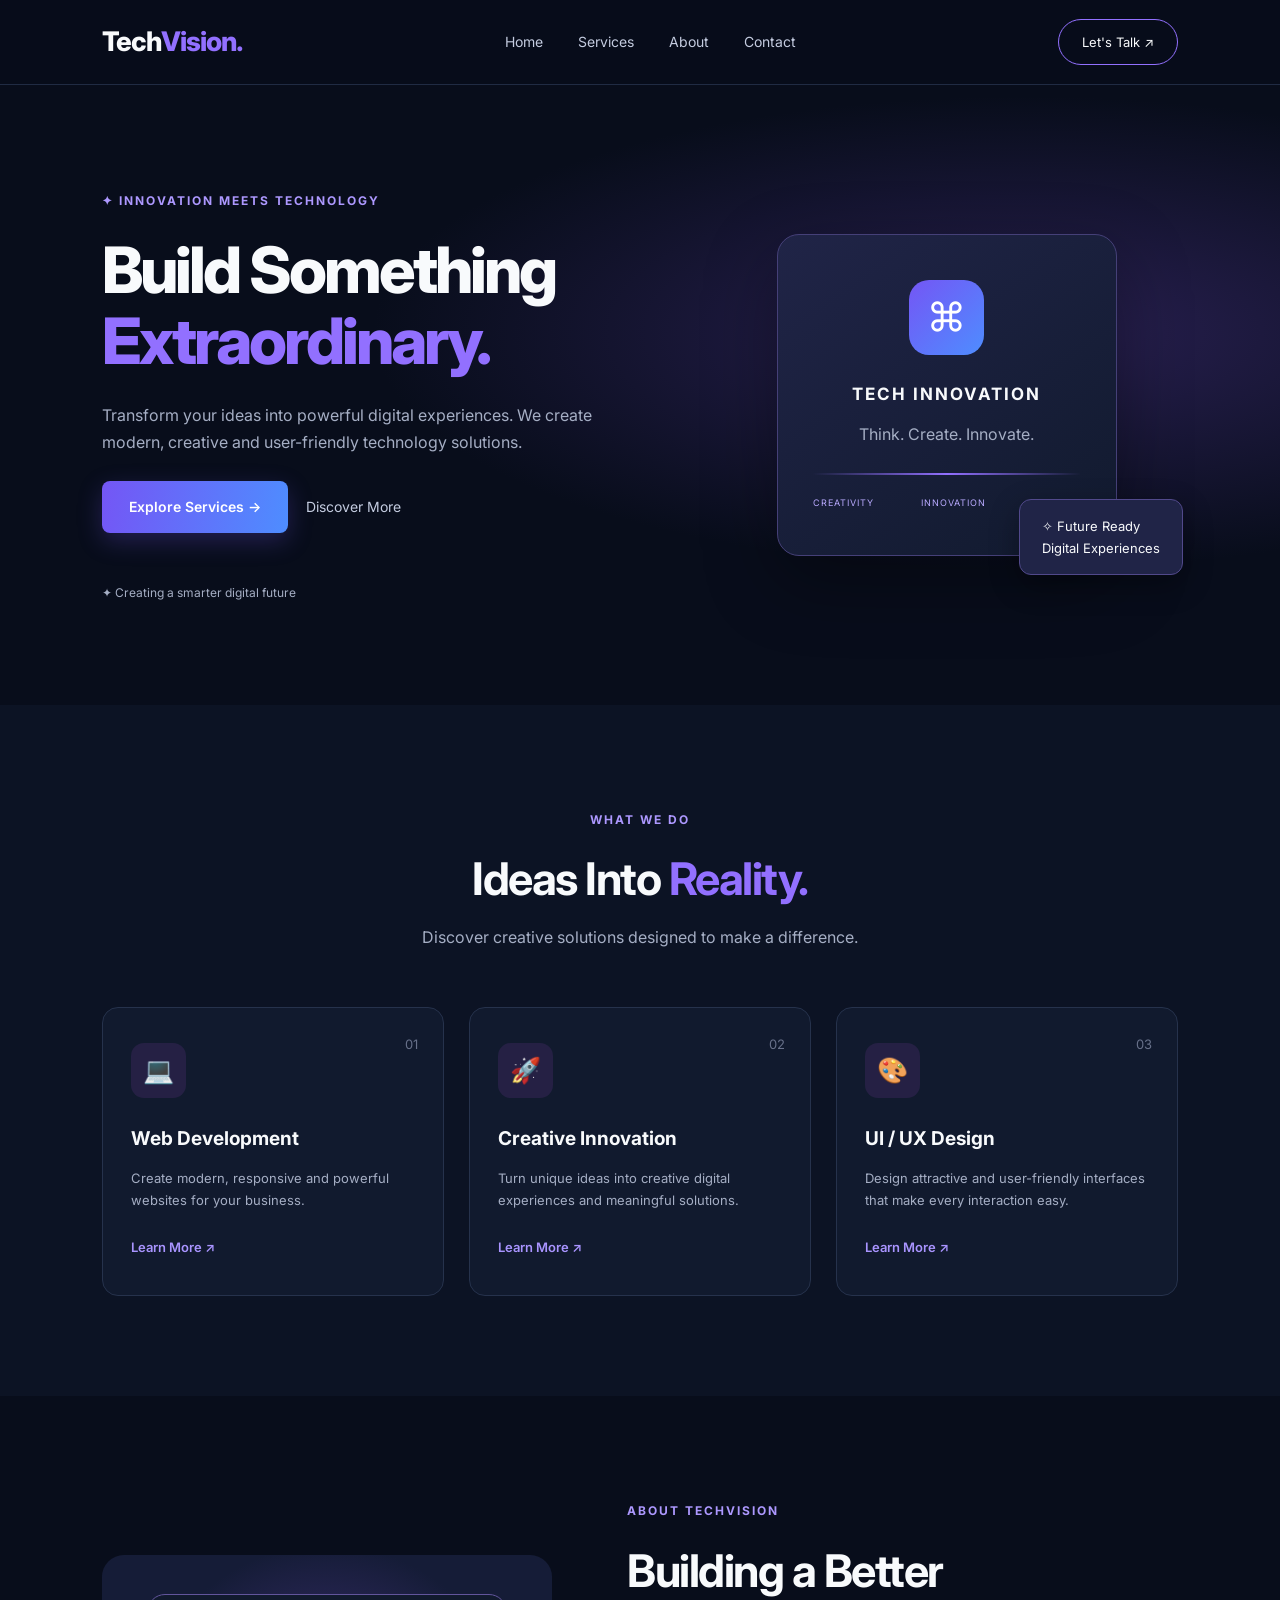
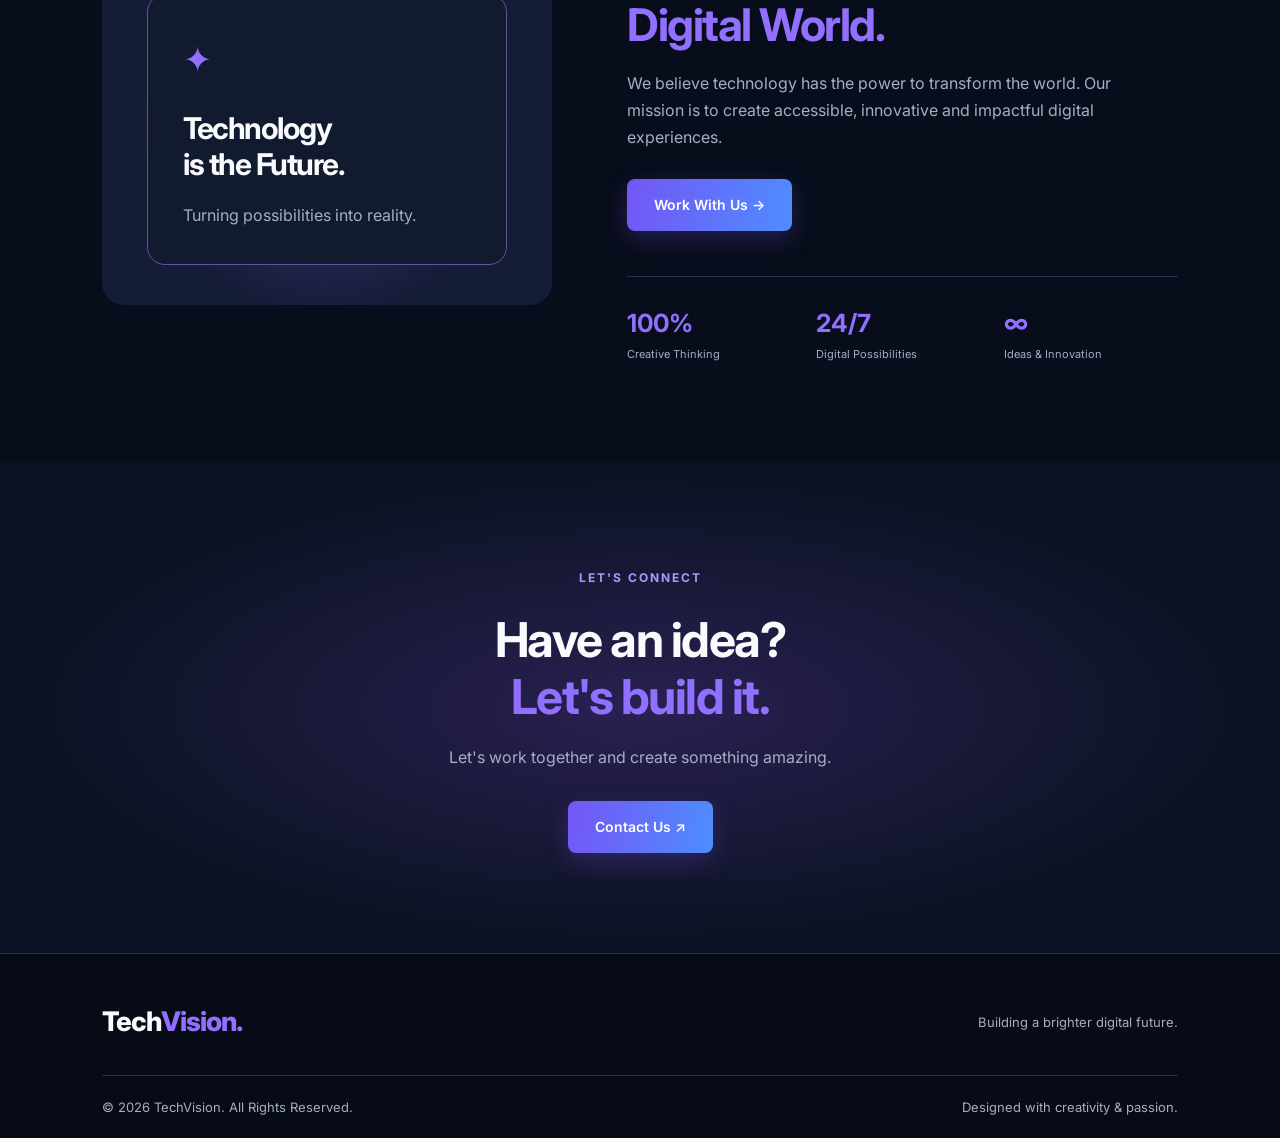
==== commit 2db7e6bd: "task 1 web dev-landing-page task 1 web dev-landing-page using html,css." ====
--- a/index.html
+++ b/index.html
@@ -1,53 +1,150 @@
-
-<!DOCTYPE html>
-<html lang="en">
-<head>
-    <meta charset="UTF-8">
-    <meta name="viewport" content="width=device-width, initial-scale=1.0">
-    <title>Temperature Converter</title>
-    <link rel="stylesheet" href="style.css">
-</head>
-<body>
-
-    <div class="container">
-        <h1>Temperature Converter</h1>
-        <p class="subtitle">Convert temperatures easily</p>
-
-        <div class="converter-box">
-
-            <label for="temperature">Enter Temperature</label>
-            <input
-                type="text"
-                id="temperature"
-                placeholder="Enter temperature"
-                inputmode="decimal"
-            >
-
-            <label for="unit">Select Input Unit</label>
-            <select id="unit">
-                <option value="Celsius">Celsius (°C)</option>
-                <option value="Fahrenheit">Fahrenheit (°F)</option>
-                <option value="Kelvin">Kelvin (K)</option>
-            </select>
-
-            <button id="convertBtn">Convert Temperature</button>
-
-            <p id="error" class="error"></p>
-
-            <div id="result" class="result" aria-live="polite">
-                <h2>Converted Results</h2>
-                <p>Celsius: <span id="celsius">--</span></p>
-                <p>Fahrenheit: <span id="fahrenheit">--</span></p>
-                <p>Kelvin: <span id="kelvin">--</span></p>
-            </div>
-
-        </div>
-
-        <footer>
-            <p>Temperature Converter | OASIS INFOBYTE</p>
-        </footer>
-    </div>
-
-    <script src="script.js"></script>
-</body>
-</html>
+
+
+<!DOCTYPE html>
+<html lang="en">
+<head>
+    <meta charset="UTF-8">
+    <meta name="viewport" content="width=device-width, initial-scale=1.0">
+    <title>TechVision | Digital Innovation</title>
+    <link rel="stylesheet" href="style.css">
+</head>
+<body>
+
+    <!-- Navigation -->
+    <header class="navbar">
+        <a href="#" class="logo">Tech<span>Vision.</span></a>
+
+        <nav>
+            <a href="#home">Home</a>
+            <a href="#services">Services</a>
+            <a href="#about">About</a>
+            <a href="#contact">Contact</a>
+        </nav>
+
+        <a href="#contact" class="nav-btn">Let's Talk ↗</a>
+    </header>
+
+    <!-- Hero Section -->
+    <section class="hero" id="home">
+        <div class="hero-content">
+            <span class="tag">✦ INNOVATION MEETS TECHNOLOGY</span>
+
+            <h1>Build Something<br>
+                <span>Extraordinary.</span>
+            </h1>
+
+            <p>
+                Transform your ideas into powerful digital experiences.
+                We create modern, creative and user-friendly technology solutions.
+            </p>
+
+            <div class="hero-buttons">
+                <a href="#services" class="primary-btn">Explore Services →</a>
+                <a href="#about" class="secondary-btn">Discover More</a>
+            </div>
+
+            <div class="hero-note">✦ Creating a smarter digital future</div>
+        </div>
+
+        <div class="hero-visual">
+            <div class="visual-card">
+                <div class="visual-icon">⌘</div>
+                <h3>TECH INNOVATION</h3>
+                <p>Think. Create. Innovate.</p>
+                <div class="visual-line"></div>
+                <div class="visual-stats">
+                    <span>CREATIVITY</span>
+                    <span>INNOVATION</span>
+                    <span>GROWTH</span>
+                </div>
+            </div>
+            <div class="floating-card">✧ Future Ready<br>Digital Experiences</div>
+        </div>
+    </section>
+
+    <!-- Services -->
+    <section class="services section" id="services">
+        <div class="section-heading">
+            <span class="tag">WHAT WE DO</span>
+            <h2>Ideas Into <span>Reality.</span></h2>
+            <p>Discover creative solutions designed to make a difference.</p>
+        </div>
+
+        <div class="service-grid">
+            <article class="service-card">
+                <span class="number">01</span>
+                <div class="service-icon">💻</div>
+                <h3>Web Development</h3>
+                <p>Create modern, responsive and powerful websites for your business.</p>
+                <a href="#contact">Learn More ↗</a>
+            </article>
+
+            <article class="service-card">
+                <span class="number">02</span>
+                <div class="service-icon">🚀</div>
+                <h3>Creative Innovation</h3>
+                <p>Turn unique ideas into creative digital experiences and meaningful solutions.</p>
+                <a href="#contact">Learn More ↗</a>
+            </article>
+
+            <article class="service-card">
+                <span class="number">03</span>
+                <div class="service-icon">🎨</div>
+                <h3>UI / UX Design</h3>
+                <p>Design attractive and user-friendly interfaces that make every interaction easy.</p>
+                <a href="#contact">Learn More ↗</a>
+            </article>
+        </div>
+    </section>
+
+    <!-- About -->
+    <section class="about section" id="about">
+        <div class="about-visual">
+            <div class="about-box">
+                <span>✦</span>
+                <h2>Technology<br>is the Future.</h2>
+                <p>Turning possibilities into reality.</p>
+            </div>
+        </div>
+
+        <div class="about-content">
+            <span class="tag">ABOUT TECHVISION</span>
+            <h2>Building a Better<br><span>Digital World.</span></h2>
+            <p>
+                We believe technology has the power to transform the world.
+                Our mission is to create accessible, innovative and impactful
+                digital experiences.
+            </p>
+            <a href="#contact" class="primary-btn">Work With Us →</a>
+
+            <div class="stats">
+                <div><strong>100%</strong><small>Creative Thinking</small></div>
+                <div><strong>24/7</strong><small>Digital Possibilities</small></div>
+                <div><strong>∞</strong><small>Ideas & Innovation</small></div>
+            </div>
+        </div>
+    </section>
+
+    <!-- Contact -->
+    <section class="contact section" id="contact">
+        <span class="tag">LET'S CONNECT</span>
+        <h2>Have an idea?<br><span>Let's build it.</span></h2>
+        <p>Let's work together and create something amazing.</p>
+        <a href="mailto:hello@techvision.com" class="primary-btn">Contact Us ↗</a>
+    </section>
+
+    <!-- Footer -->
+    <footer>
+        <div class="footer-top">
+            <a href="#" class="logo">Tech<span>Vision.</span></a>
+            <p>Building a brighter digital future.</p>
+        </div>
+
+        <div class="footer-bottom">
+            <p>© 2026 TechVision. All Rights Reserved.</p>
+            <p>Designed with creativity & passion.</p>
+        </div>
+    </footer>
+
+</body>
+</html>
--- a/style.css
+++ b/style.css
@@ -1,131 +1,524 @@
+
+/* ===== GLOBAL STYLES ===== */
+@import url('https://fonts.googleapis.com/css2?family=Inter:wght@400;500;600;700;800&display=swap');
 
 * {
     margin: 0;
     padding: 0;
     box-sizing: border-box;
+    scroll-behavior: smooth;
 }
 
 body {
-    font-family: Arial, sans-serif;
-    background: linear-gradient(135deg, #141e30, #243b55);
-    min-height: 100vh;
+    font-family: 'Inter', sans-serif;
+    background: #080d1b;
+    color: #f8fafc;
+    line-height: 1.7;
+}
+
+a {
+    text-decoration: none;
+    color: inherit;
+}
+
+:root {
+    --purple: #9270ff;
+    --blue: #5d8cff;
+    --muted: #a5aec4;
+    --card: #111a2e;
+}
+
+/* ===== NAVIGATION ===== */
+.navbar {
+    height: 85px;
+    padding: 0 8%;
+    display: flex;
+    justify-content: space-between;
+    align-items: center;
+    background: rgba(8, 13, 27, 0.95);
+    border-bottom: 1px solid #202b43;
+    position: sticky;
+    top: 0;
+    z-index: 100;
+}
+
+.logo {
+    font-size: 27px;
+    font-weight: 800;
+    letter-spacing: -1px;
+}
+
+.logo span,
+h1 span,
+h2 span {
+    color: var(--purple);
+}
+
+.navbar nav {
+    display: flex;
+    gap: 35px;
+}
+
+.navbar nav a {
+    font-size: 14px;
+    color: #c4cce0;
+    transition: 0.3s;
+}
+
+.navbar nav a:hover {
+    color: var(--purple);
+}
+
+.nav-btn {
+    padding: 11px 23px;
+    border: 1px solid var(--purple);
+    border-radius: 30px;
+    font-size: 13px;
+    transition: 0.3s;
+}
+
+.nav-btn:hover {
+    background: var(--purple);
+}
+
+/* ===== HERO SECTION ===== */
+.hero {
+    min-height: 620px;
+    padding: 100px 8%;
+    display: grid;
+    grid-template-columns: 1.1fr 0.9fr;
+    align-items: center;
+    gap: 50px;
+    background:
+        radial-gradient(ellipse at 80% 40%, #292052 0%, transparent 45%),
+        #080d1b;
+}
+
+.tag {
+    display: inline-block;
+    color: #ad98ff;
+    font-size: 12px;
+    font-weight: 700;
+    letter-spacing: 2px;
+    margin-bottom: 22px;
+}
+
+.hero h1 {
+    font-size: clamp(42px, 5vw, 68px);
+    line-height: 1.12;
+    letter-spacing: -3px;
+    font-weight: 800;
+}
+
+.hero-content > p {
+    max-width: 520px;
+    color: var(--muted);
+    font-size: 16px;
+    margin: 25px 0;
+}
+
+.hero-buttons {
+    display: flex;
+    align-items: center;
+    gap: 18px;
+    flex-wrap: wrap;
+}
+
+.primary-btn {
+    display: inline-block;
+    padding: 14px 27px;
+    border-radius: 8px;
+    color: white;
+    font-weight: 600;
+    font-size: 14px;
+    background: linear-gradient(100deg, #7456f5, #4e8dff);
+    box-shadow: 0 8px 25px rgba(116, 86, 245, 0.25);
+    transition: 0.3s;
+}
+
+.primary-btn:hover {
+    transform: translateY(-4px);
+    box-shadow: 0 12px 30px rgba(116, 86, 245, 0.4);
+}
+
+.secondary-btn {
+    color: #c4cce0;
+    font-size: 14px;
+}
+
+.secondary-btn:hover {
+    color: var(--purple);
+}
+
+.hero-note {
+    margin-top: 50px;
+    font-size: 12px;
+    color: var(--muted);
+}
+
+/* ===== HERO VISUAL ===== */
+.hero-visual {
+    position: relative;
     display: flex;
     justify-content: center;
     align-items: center;
-    padding: 20px;
-}
-
-.container {
-    width: 100%;
-    max-width: 500px;
+    min-height: 370px;
+}
+
+.visual-card {
+    width: 340px;
+    padding: 45px 35px;
+    border: 1px solid #454078;
+    border-radius: 22px;
     text-align: center;
-}
-
-h1 {
+    background: linear-gradient(145deg, #202447, #111a2e);
+    box-shadow: 0 25px 70px rgba(0, 0, 0, 0.35);
+}
+
+.visual-icon {
+    width: 75px;
+    height: 75px;
+    display: grid;
+    place-items: center;
+    margin: auto auto 25px;
+    font-size: 40px;
     color: white;
-    font-size: 32px;
-    margin-bottom: 10px;
-}
-
-.subtitle {
-    color: #d1d5db;
+    background: linear-gradient(135deg, #7456f5, #4e8dff);
+    border-radius: 20px;
+}
+
+.visual-card h3 {
+    font-size: 17px;
+    letter-spacing: 2px;
+}
+
+.visual-card p {
+    margin: 12px 0 25px;
+    color: var(--muted);
+}
+
+.visual-line {
+    height: 2px;
+    background: linear-gradient(90deg, transparent, var(--purple), transparent);
+    margin-bottom: 20px;
+}
+
+.visual-stats {
+    display: flex;
+    justify-content: space-between;
+    font-size: 9px;
+    color: #b9aaff;
+    letter-spacing: 1px;
+}
+
+.floating-card {
+    position: absolute;
+    bottom: 5px;
+    right: -5px;
+    padding: 15px 22px;
+    border: 1px solid #51498b;
+    border-radius: 12px;
+    background: #202447;
+    font-size: 13px;
+    box-shadow: 0 10px 30px #0005;
+}
+
+/* ===== COMMON SECTIONS ===== */
+.section {
+    padding: 100px 8%;
+}
+
+.section-heading {
+    text-align: center;
+    margin-bottom: 55px;
+}
+
+.section-heading h2,
+.about h2,
+.contact h2 {
+    font-size: clamp(32px, 4vw, 45px);
+    line-height: 1.2;
+    letter-spacing: -1.5px;
+}
+
+.section-heading p,
+.about-content > p,
+.contact > p {
+    color: var(--muted);
+    margin-top: 18px;
+}
+
+/* ===== SERVICE CARDS ===== */
+.services {
+    background: #0c1324;
+}
+
+.service-grid {
+    display: grid;
+    grid-template-columns: repeat(3, 1fr);
+    gap: 25px;
+}
+
+.service-card {
+    position: relative;
+    padding: 35px 28px;
+    min-height: 280px;
+    border: 1px solid #26324c;
+    border-radius: 16px;
+    background: var(--card);
+    transition: 0.3s;
+}
+
+.service-card:hover {
+    transform: translateY(-9px);
+    border-color: var(--purple);
+    box-shadow: 0 15px 40px #0004;
+}
+
+.number {
+    position: absolute;
+    top: 25px;
+    right: 25px;
+    color: #68718a;
+    font-size: 13px;
+}
+
+.service-icon {
+    width: 55px;
+    height: 55px;
+    display: grid;
+    place-items: center;
+    border-radius: 13px;
+    background: #252044;
+    font-size: 25px;
+    margin-bottom: 25px;
+}
+
+.service-card h3 {
+    font-size: 19px;
+    margin-bottom: 12px;
+}
+
+.service-card p {
+    color: var(--muted);
+    font-size: 13px;
+    margin-bottom: 22px;
+}
+
+.service-card a {
+    color: #a994ff;
+    font-size: 13px;
+    font-weight: 600;
+}
+
+/* ===== ABOUT SECTION ===== */
+.about {
+    display: grid;
+    grid-template-columns: 0.9fr 1.1fr;
+    gap: 75px;
+    align-items: center;
+}
+
+.about-visual {
+    min-height: 350px;
+    display: grid;
+    place-items: center;
+    border-radius: 22px;
+    background: radial-gradient(circle, #43327b, #151c37 65%);
+}
+
+.about-box {
+    width: 80%;
+    padding: 35px;
+    border: 1px solid #62559c;
+    border-radius: 18px;
+    background: #111a2e;
+}
+
+.about-box > span {
+    font-size: 35px;
+    color: var(--purple);
+}
+
+.about-box h2 {
+    margin: 20px 0;
+    font-size: 30px;
+}
+
+.about-box p {
+    color: var(--muted);
+}
+
+.about-content > p {
+    margin-bottom: 28px;
+    max-width: 520px;
+}
+
+.stats {
+    display: grid;
+    grid-template-columns: repeat(3, 1fr);
+    gap: 15px;
+    margin-top: 45px;
+    padding-top: 25px;
+    border-top: 1px solid #29334b;
+}
+
+.stats div {
+    display: flex;
+    flex-direction: column;
+}
+
+.stats strong {
+    font-size: 25px;
+    color: var(--purple);
+}
+
+.stats small {
+    color: var(--muted);
+    font-size: 11px;
+}
+
+/* ===== CONTACT SECTION ===== */
+.contact {
+    text-align: center;
+    background:
+        radial-gradient(ellipse at center, #292052, transparent 65%),
+        #0c1324;
+}
+
+.contact h2 {
+    font-size: 48px;
+    margin-bottom: 15px;
+}
+
+.contact > p {
     margin-bottom: 30px;
 }
 
-.converter-box {
-    background: white;
-    padding: 35px;
-    border-radius: 15px;
-    box-shadow: 0 10px 30px rgba(0, 0, 0, 0.3);
-    text-align: left;
-}
-
-label {
-    display: block;
-    font-weight: bold;
-    color: #243b55;
-    margin-bottom: 10px;
-    margin-top: 15px;
-}
-
-input,
-select {
-    width: 100%;
-    padding: 13px;
-    border: 1px solid #cbd5e1;
-    border-radius: 8px;
-    font-size: 16px;
-    outline: none;
-}
-
-input:focus,
-select:focus {
-    border-color: #6366f1;
-    box-shadow: 0 0 5px rgba(99, 102, 241, 0.3);
-}
-
-button {
-    width: 100%;
-    padding: 14px;
-    margin-top: 25px;
-    background: #6366f1;
-    color: white;
-    border: none;
-    border-radius: 8px;
-    font-size: 16px;
-    font-weight: bold;
-    cursor: pointer;
-    transition: 0.3s;
-}
-
-button:hover {
-    background: #4338ca;
-    transform: translateY(-2px);
-}
-
-.result {
-    margin-top: 25px;
-    padding: 20px;
-    background: #eef2ff;
-    border-radius: 10px;
-}
-
-.result h2 {
-    color: #3730a3;
-    font-size: 21px;
-    margin-bottom: 15px;
-}
-
-.result p {
-    color: #243b55;
-    font-size: 17px;
-    margin: 12px 0;
-}
-
-.result span {
-    font-weight: bold;
-    color: #4f46e5;
-}
-
-.error {
-    color: #dc2626;
-    font-size: 14px;
-    margin-top: 12px;
-    font-weight: bold;
-}
-
+/* ===== FOOTER ===== */
 footer {
-    color: #d1d5db;
-    margin-top: 25px;
+    padding: 45px 8% 20px;
+    background: #070b15;
+    border-top: 1px solid #26324c;
+}
+
+.footer-top {
+    display: flex;
+    justify-content: space-between;
+    align-items: center;
+    padding-bottom: 30px;
+}
+
+.footer-top p,
+.footer-bottom {
+    color: var(--muted);
     font-size: 13px;
 }
 
-@media (max-width: 480px) {
-    h1 {
-        font-size: 25px;
-    }
-
-    .converter-box {
-        padding: 22px;
-    }
-}
+.footer-bottom {
+    display: flex;
+    justify-content: space-between;
+    gap: 15px;
+    border-top: 1px solid #26324c;
+    padding-top: 20px;
+}
+
+/* ===== RESPONSIVE DESIGN ===== */
+@media (max-width: 900px) {
+    .hero {
+        grid-template-columns: 1fr;
+        text-align: center;
+    }
+
+    .hero-content > p {
+        margin-left: auto;
+        margin-right: auto;
+    }
+
+    .hero-buttons {
+        justify-content: center;
+    }
+
+    .hero-visual {
+        margin-top: 20px;
+    }
+
+    .service-grid {
+        grid-template-columns: repeat(2, 1fr);
+    }
+
+    .about {
+        grid-template-columns: 1fr;
+    }
+}
+
+@media (max-width: 600px) {
+    .navbar {
+        height: auto;
+        min-height: 75px;
+        padding: 18px 5%;
+        flex-wrap: wrap;
+        gap: 15px;
+    }
+
+    .navbar nav {
+        order: 3;
+        width: 100%;
+        justify-content: center;
+        gap: 20px;
+    }
+
+    .navbar nav a {
+        font-size: 12px;
+    }
+
+    .logo {
+        font-size: 23px;
+    }
+
+    .nav-btn {
+        padding: 9px 14px;
+        font-size: 11px;
+    }
+
+    .hero {
+        padding: 75px 6%;
+    }
+
+    .hero h1 {
+        letter-spacing: -2px;
+    }
+
+    .visual-card {
+        width: 100%;
+        max-width: 340px;
+    }
+
+    .floating-card {
+        right: 0;
+    }
+
+    .section {
+        padding: 75px 6%;
+    }
+
+    .service-grid {
+        grid-template-columns: 1fr;
+    }
+
+    .stats {
+        grid-template-columns: 1fr;
+        gap: 20px;
+    }
+
+    .contact h2 {
+        font-size: 36px;
+    }
+
+    .footer-top,
+    .footer-bottom {
+        flex-direction: column;
+        align-items: flex-start;
+        gap: 15px;
+    }
+}
